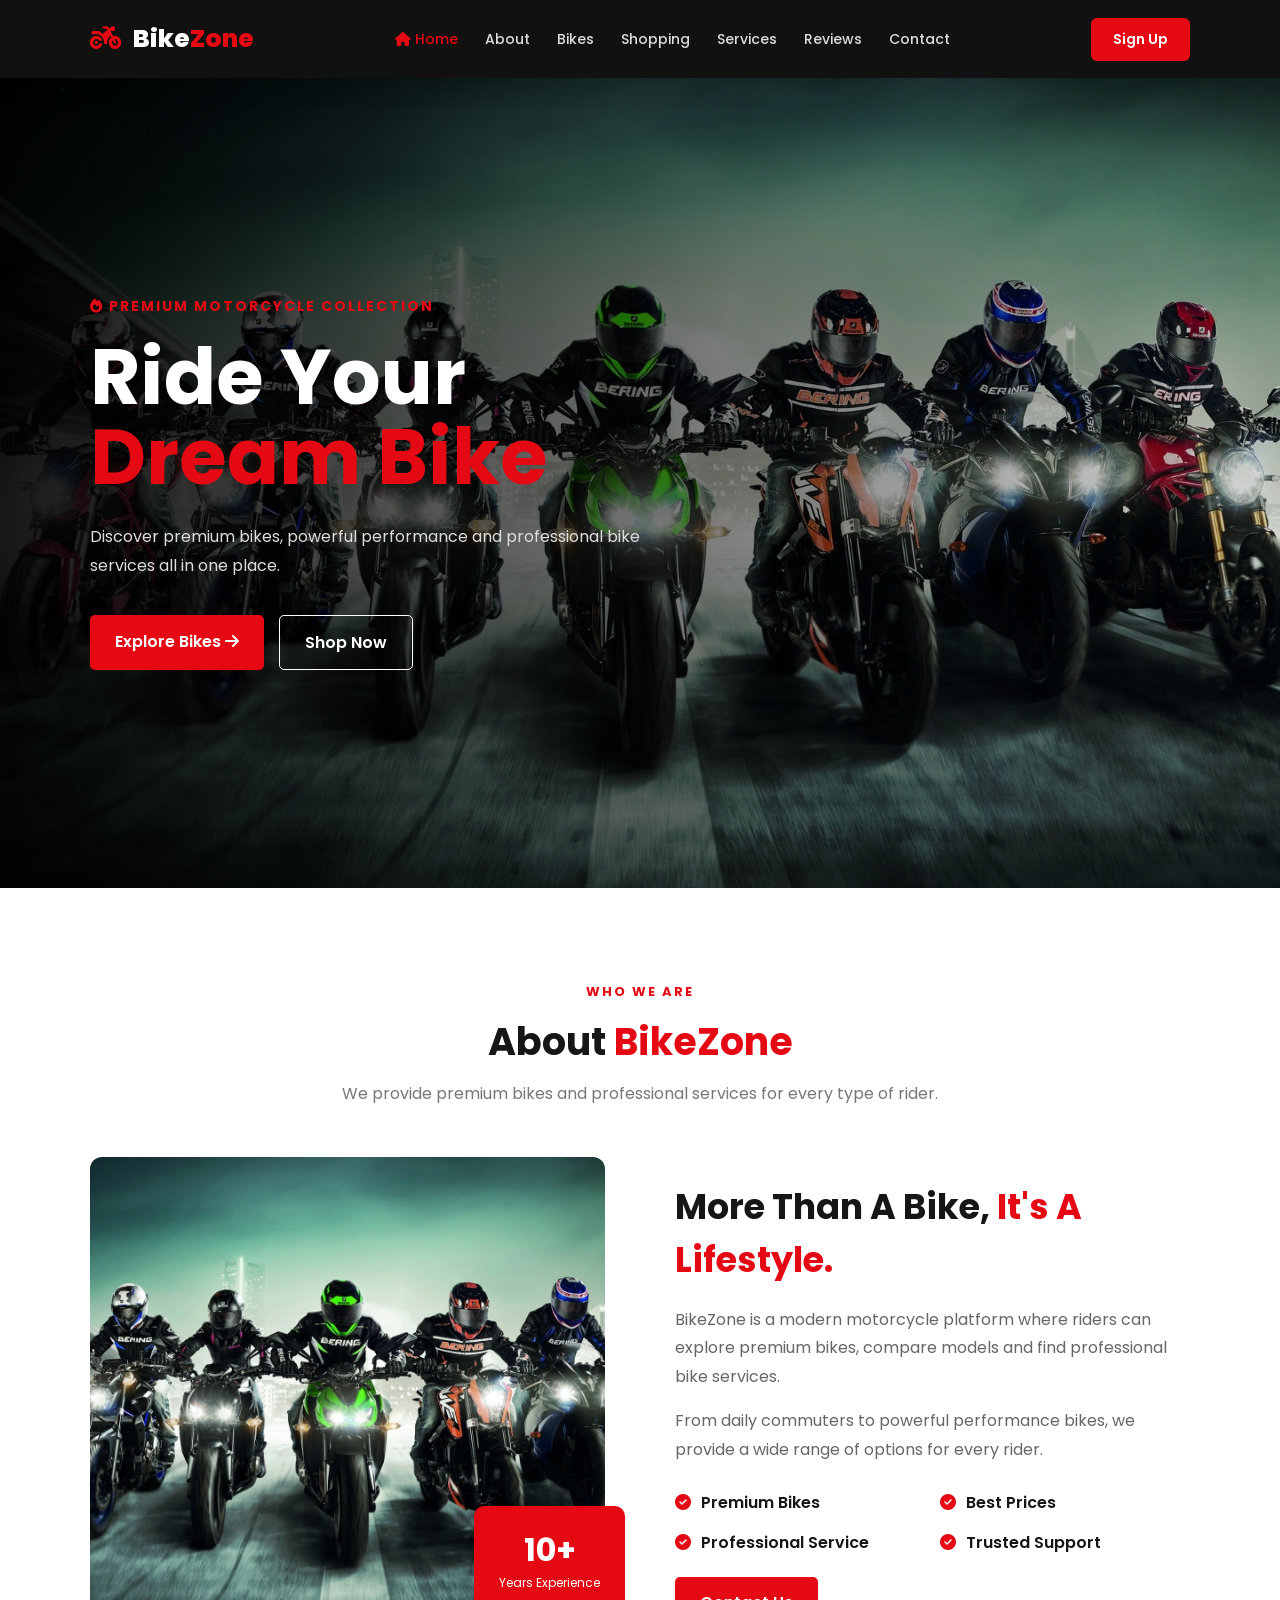
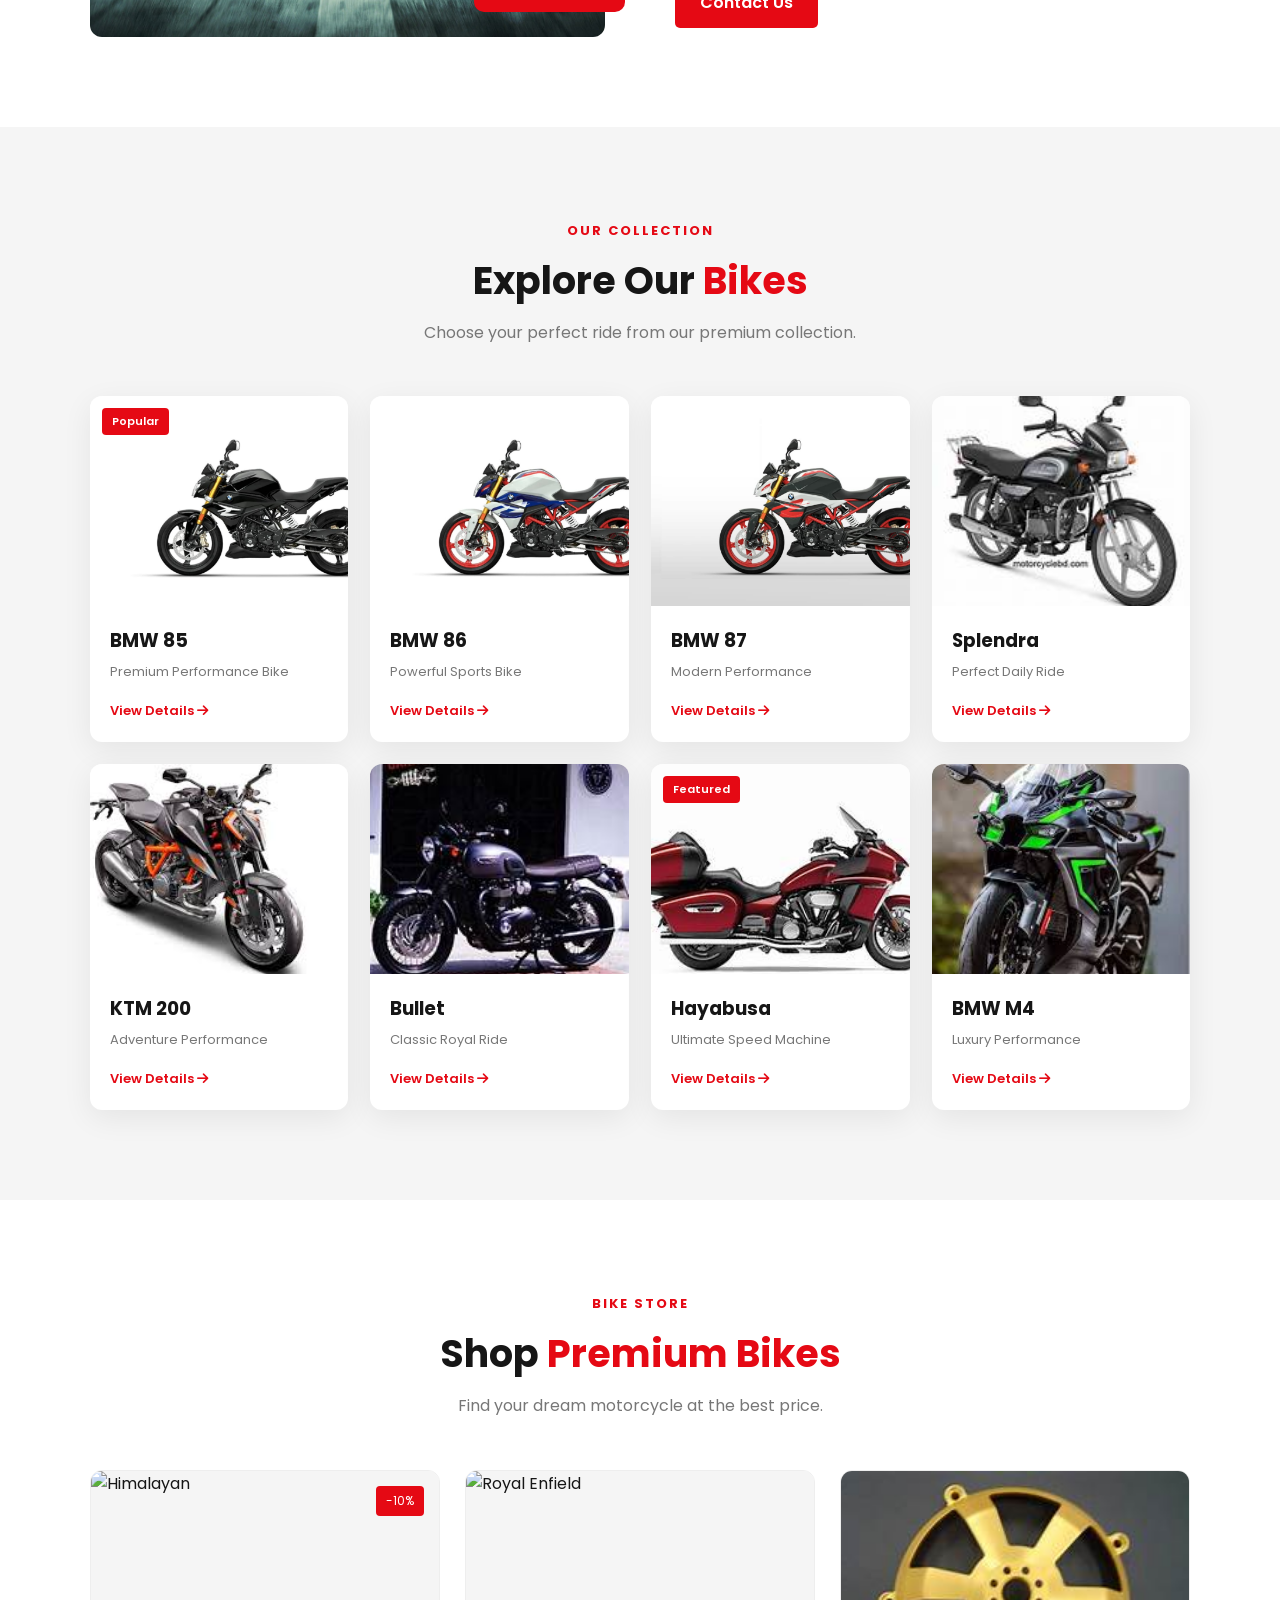
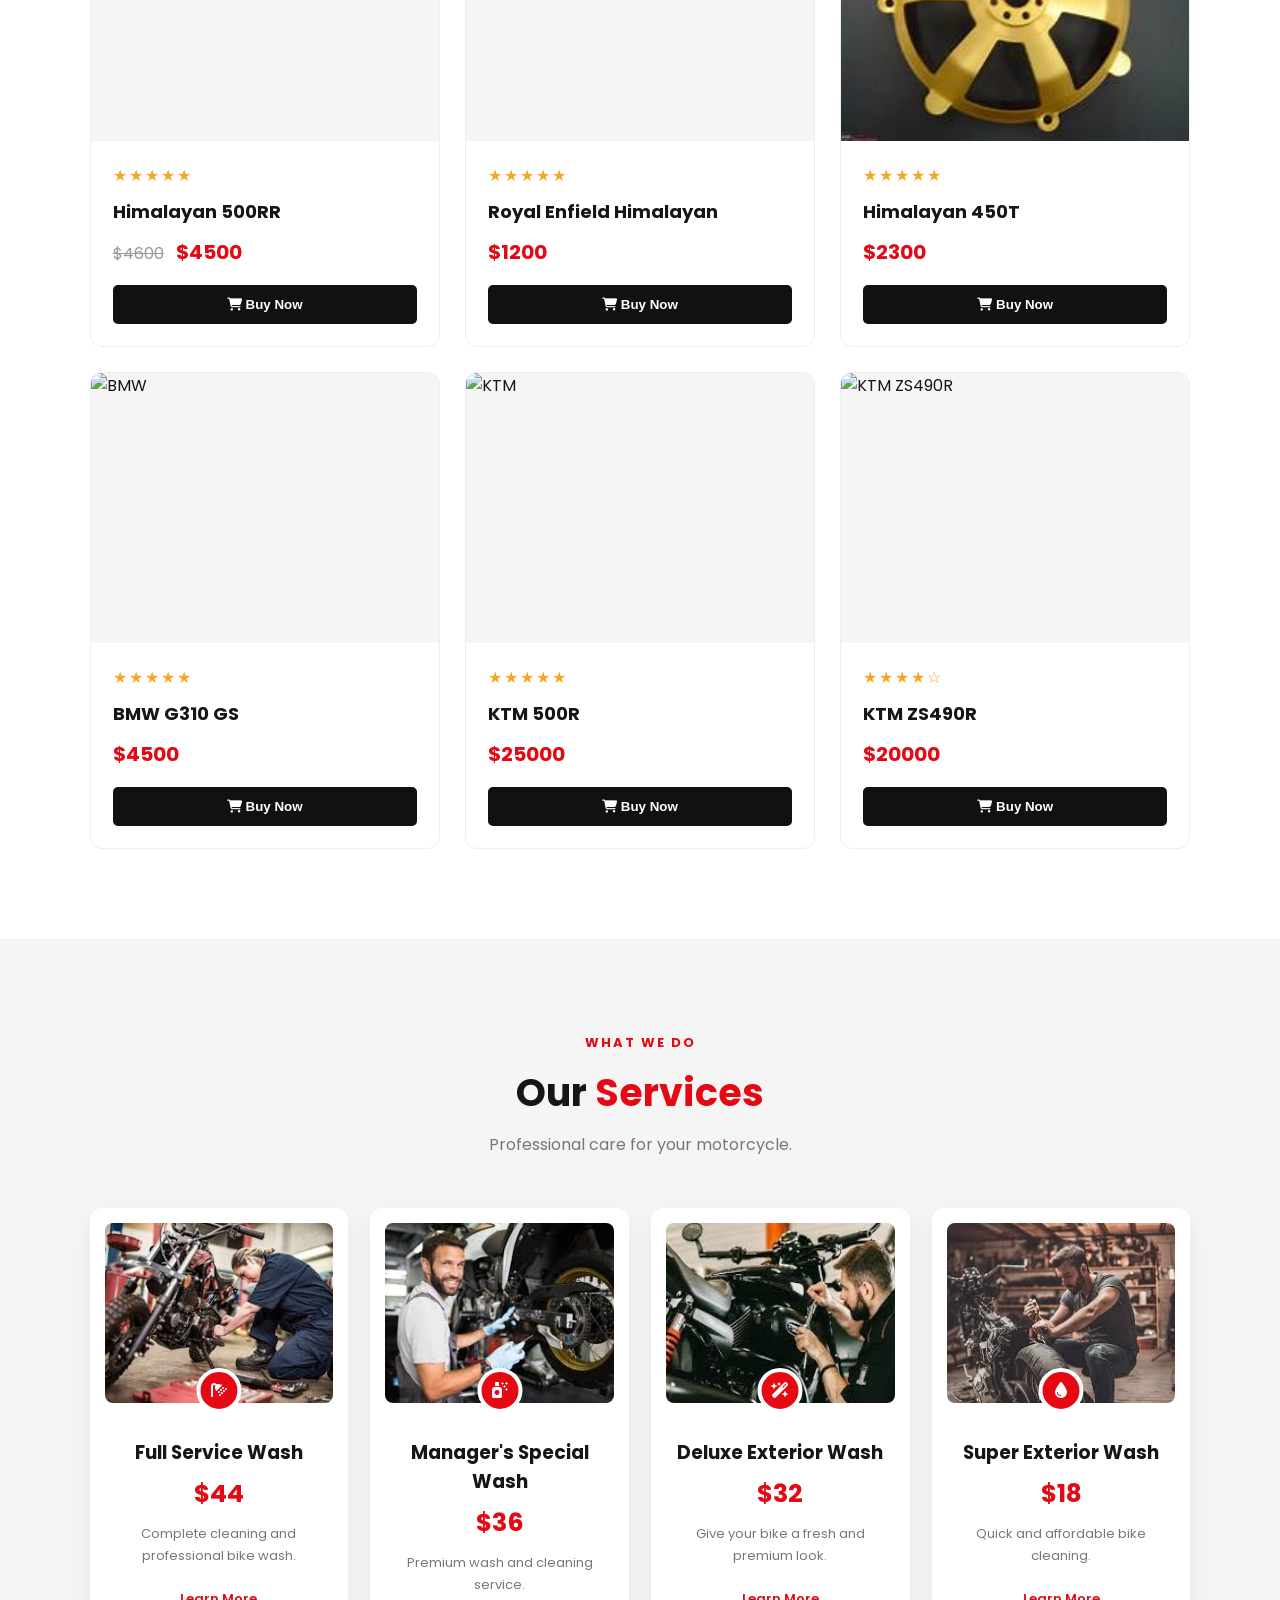
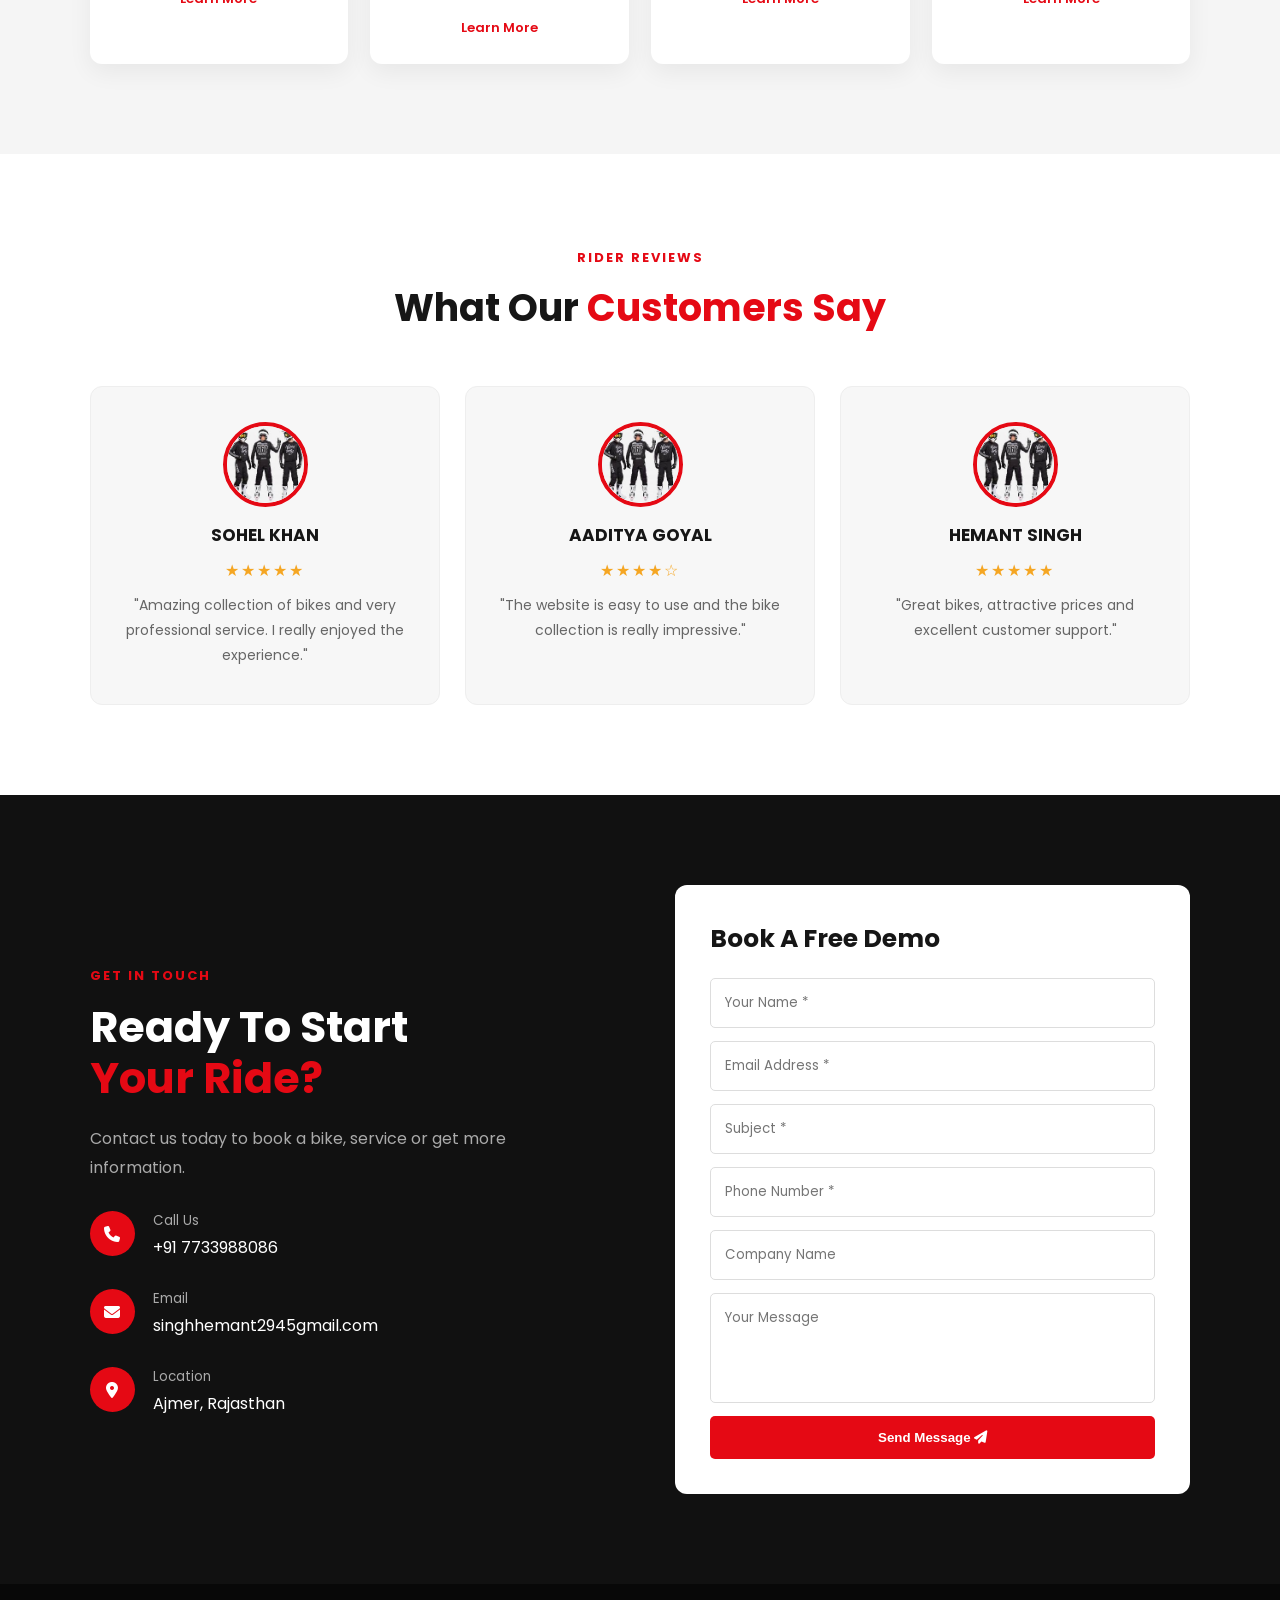
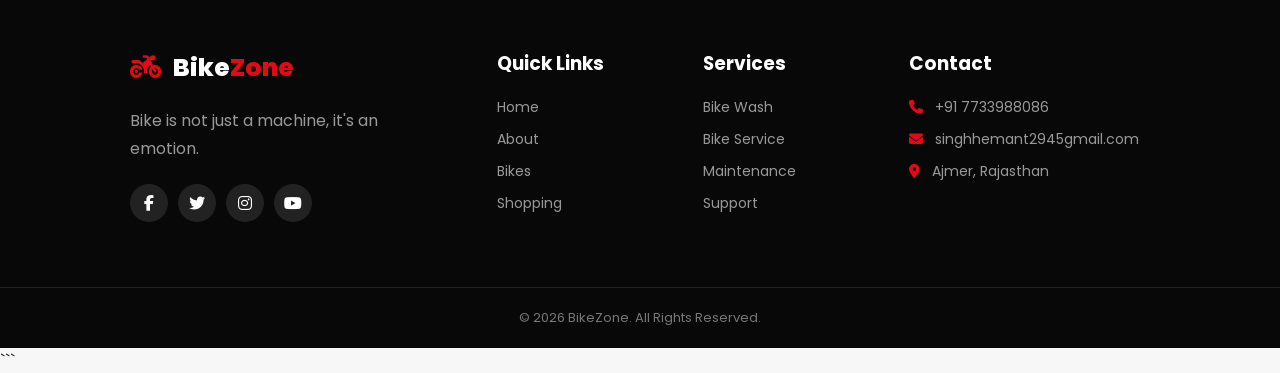
==== index.html @ 1ccc618f "Add files via upload" ====
<!DOCTYPE html>
<html lang="en">

<head>
    <meta charset="UTF-8">
    <meta name="viewport" content="width=device-width, initial-scale=1.0">

    <title>BikeZone | Premium Bikes</title>

    <link rel="icon" href="image/bg.jpg">

    <!-- Font Awesome -->
    <link rel="stylesheet"
        href="https://cdnjs.cloudflare.com/ajax/libs/font-awesome/6.6.0/css/all.min.css">

    <!-- Google Font -->
    <link rel="preconnect" href="https://fonts.googleapis.com">
    <link rel="preconnect" href="https://fonts.gstatic.com" crossorigin>
    <link
        href="https://fonts.googleapis.com/css2?family=Poppins:wght@300;400;500;600;700;800&display=swap"
        rel="stylesheet">

    <link rel="stylesheet" href="css/index.css">
</head>

<body>

    <!-- ================= NAVBAR ================= -->

    <header class="navbar">

        <a href="#home" class="logo">
            <i class="fa-solid fa-motorcycle"></i>
            Bike<span>Zone</span>
        </a>

        <nav>
            <a href="#home" class="active">
                <i class="fa-solid fa-house"></i> Home
            </a>

            <a href="#about">About</a>
            <a href="#Bikes">Bikes</a>
            <a href="#shooping">Shopping</a>
             <a href="#services">Services</a>
            <a href="#Review">Reviews</a>
            <a href="#contact">Contact</a>
        </nav>

        <a href="#contact" class="signup-btn">
            Sign Up
        </a>

    </header>


    <!-- ================= HERO ================= -->

    <section class="hero" id="home">

        <div class="hero-content">

            <p class="hero-small">
                <i class="fa-solid fa-fire"></i>
                PREMIUM MOTORCYCLE COLLECTION
            </p>

            <h1>
                Ride Your
                <span>Dream Bike</span>
            </h1>

            <p>
                Discover premium bikes, powerful performance and
                professional bike services all in one place.
            </p>

            <div class="hero-buttons">

                <a href="#Bikes" class="primary-btn">
                    Explore Bikes
                    <i class="fa-solid fa-arrow-right"></i>
                </a>

                <a href="#shooping" class="secondary-btn">
                    Shop Now
                </a>

            </div>

        </div>

    </section>


    <!-- ================= ABOUT ================= -->

    <section class="section about" id="about">

        <div class="section-title">

            <span>WHO WE ARE</span>

            <h2>About <b>BikeZone</b></h2>

            <p>
                We provide premium bikes and professional services
                for every type of rider.
            </p>

        </div>

        <div class="about-container">

            <div class="about-image">

                <img src="image/bike19.jpg" alt="Bike">

                <div class="experience">
                    <strong>10+</strong>
                    <small>Years Experience</small>
                </div>

            </div>

            <div class="about-content">

                <h3>
                    More Than A Bike,
                    <span>It's A Lifestyle.</span>
                </h3>

                <p>
                    BikeZone is a modern motorcycle platform where
                    riders can explore premium bikes, compare models
                    and find professional bike services.
                </p>

                <p>
                    From daily commuters to powerful performance bikes,
                    we provide a wide range of options for every rider.
                </p>

                <div class="about-features">

                    <div>
                        <i class="fa-solid fa-circle-check"></i>
                        <span>Premium Bikes</span>
                    </div>

                    <div>
                        <i class="fa-solid fa-circle-check"></i>
                        <span>Best Prices</span>
                    </div>

                    <div>
                        <i class="fa-solid fa-circle-check"></i>
                        <span>Professional Service</span>
                    </div>

                    <div>
                        <i class="fa-solid fa-circle-check"></i>
                        <span>Trusted Support</span>
                    </div>

                </div>

                <a href="#contact" class="primary-btn">
                    Contact Us
                </a>

            </div>

        </div>

    </section>


    <!-- ================= BIKES ================= -->

    <section class="section bikes-section" id="Bikes">

        <div class="section-title">

            <span>OUR COLLECTION</span>

            <h2>Explore Our <b>Bikes</b></h2>

            <p>
                Choose your perfect ride from our premium collection.
            </p>

        </div>

        <div class="bike-grid">

            <div class="bike-card">
                <div class="bike-img">
                    <img src="image/bike1.jpg" alt="BMW 85">
                    <span>Popular</span>
                </div>
                <div class="bike-info">
                    <h3>BMW 85</h3>
                    <p>Premium Performance Bike</p>
                    <a href="#shooping">View Details <i class="fa-solid fa-arrow-right"></i></a>
                </div>
            </div>

            <div class="bike-card">
                <div class="bike-img">
                    <img src="image/bike2.jpg" alt="BMW 86">
                </div>
                <div class="bike-info">
                    <h3>BMW 86</h3>
                    <p>Powerful Sports Bike</p>
                    <a href="#shooping">View Details <i class="fa-solid fa-arrow-right"></i></a>
                </div>
            </div>

            <div class="bike-card">
                <div class="bike-img">
                    <img src="image/bike3.jpg" alt="BMW 87">
                </div>
                <div class="bike-info">
                    <h3>BMW 87</h3>
                    <p>Modern Performance</p>
                    <a href="#shooping">View Details <i class="fa-solid fa-arrow-right"></i></a>
                </div>
            </div>

            <div class="bike-card">
                <div class="bike-img">
                    <img src="image/bike12.jpeg" alt="Splendra">
                </div>
                <div class="bike-info">
                    <h3>Splendra</h3>
                    <p>Perfect Daily Ride</p>
                    <a href="#shooping">View Details <i class="fa-solid fa-arrow-right"></i></a>
                </div>
            </div>

            <div class="bike-card">
                <div class="bike-img">
                    <img src="image/bike11.jpeg" alt="KTM 200">
                </div>
                <div class="bike-info">
                    <h3>KTM 200</h3>
                    <p>Adventure Performance</p>
                    <a href="#shooping">View Details <i class="fa-solid fa-arrow-right"></i></a>
                </div>
            </div>

            <div class="bike-card">
                <div class="bike-img">
                    <img src="image/bike4.jpeg" alt="Bullet">
                </div>
                <div class="bike-info">
                    <h3>Bullet</h3>
                    <p>Classic Royal Ride</p>
                    <a href="#shooping">View Details <i class="fa-solid fa-arrow-right"></i></a>
                </div>
            </div>

            <div class="bike-card">
                <div class="bike-img">
                    <img src="image/jk.jpeg" alt="Hayabusa">
                    <span>Featured</span>
                </div>
                <div class="bike-info">
                    <h3>Hayabusa</h3>
                    <p>Ultimate Speed Machine</p>
                    <a href="#shooping">View Details <i class="fa-solid fa-arrow-right"></i></a>
                </div>
            </div>

            <div class="bike-card">
                <div class="bike-img">
                    <img src="image/bike7.jpeg" alt="BMW M4">
                </div>
                <div class="bike-info">
                    <h3>BMW M4</h3>
                    <p>Luxury Performance</p>
                    <a href="#shooping">View Details <i class="fa-solid fa-arrow-right"></i></a>
                </div>
            </div>

        </div>

    </section>


    <!-- ================= SHOPPING ================= -->

    <section class="section shopping" id="shooping">

        <div class="section-title">

            <span>BIKE STORE</span>

            <h2>Shop <b>Premium Bikes</b></h2>

            <p>
                Find your dream motorcycle at the best price.
            </p>

        </div>

        <div class="product-grid">

            <div class="product-card">

                <div class="product-image">
                    <img src="image/A.jpeg" alt="Himalayan">
                    <span>-10%</span>
                </div>

                <div class="product-info">

                    <div class="rating">
                        ★★★★★
                    </div>

                    <h3>Himalayan 500RR</h3>

                    <p class="price">
                        <del>$4600</del>
                        <strong>$4500</strong>
                    </p>

                    <button>
                        <i class="fa-solid fa-cart-shopping"></i>
                        Buy Now
                    </button>

                </div>

            </div>


            <div class="product-card">

                <div class="product-image">
                    <img src="image/B.jpeg" alt="Royal Enfield">
                </div>

                <div class="product-info">

                    <div class="rating">★★★★★</div>

                    <h3>Royal Enfield Himalayan</h3>

                    <p class="price">
                        <strong>$1200</strong>
                    </p>

                    <button>
                        <i class="fa-solid fa-cart-shopping"></i>
                        Buy Now
                    </button>

                </div>

            </div>


            <div class="product-card">

                <div class="product-image">
                    <img src="image/h.jpeg" alt="Himalayan 450T">
                </div>

                <div class="product-info">

                    <div class="rating">★★★★★</div>

                    <h3>Himalayan 450T</h3>

                    <p class="price">
                        <strong>$2300</strong>
                    </p>

                    <button>
                        <i class="fa-solid fa-cart-shopping"></i>
                        Buy Now
                    </button>

                </div>

            </div>


            <div class="product-card">

                <div class="product-image">
                    <img src="image/D.jpeg" alt="BMW">
                </div>

                <div class="product-info">

                    <div class="rating">★★★★★</div>

                    <h3>BMW G310 GS</h3>

                    <p class="price">
                        <strong>$4500</strong>
                    </p>

                    <button>
                        <i class="fa-solid fa-cart-shopping"></i>
                        Buy Now
                    </button>

                </div>

            </div>


            <div class="product-card">

                <div class="product-image">
                    <img src="image/E.jpeg" alt="KTM">
                </div>

                <div class="product-info">

                    <div class="rating">★★★★★</div>

                    <h3>KTM 500R</h3>

                    <p class="price">
                        <strong>$25000</strong>
                    </p>

                    <button>
                        <i class="fa-solid fa-cart-shopping"></i>
                        Buy Now
                    </button>

                </div>

            </div>


            <div class="product-card">

                <div class="product-image">
                    <img src="image/F.jpeg" alt="KTM ZS490R">
                </div>

                <div class="product-info">

                    <div class="rating">★★★★☆</div>

                    <h3>KTM ZS490R</h3>

                    <p class="price">
                        <strong>$20000</strong>
                    </p>

                    <button>
                        <i class="fa-solid fa-cart-shopping"></i>
                        Buy Now
                    </button>

                </div>

            </div>

        </div>

    </section>


    <!-- ================= SERVICES ================= -->

    <section class="section services" id="services">

        <div class="section-title">

            <span>WHAT WE DO</span>

            <h2>Our <b>Services</b></h2>

            <p>
                Professional care for your motorcycle.
            </p>

        </div>

        <div class="service-grid">

            <div class="service-card">

                <div class="service-icon">
                    <i class="fa-solid fa-shower"></i>
                </div>

                <img src="image/h1.jpeg" alt="Service">

                <h3>Full Service Wash</h3>

                <div class="service-price">$44</div>

                <p>
                    Complete cleaning and professional bike wash.
                </p>

                <a href="#contact">Learn More</a>

            </div>


            <div class="service-card">

                <div class="service-icon">
                    <i class="fa-solid fa-spray-can-sparkles"></i>
                </div>

                <img src="image/h2.jpeg" alt="Service">

                <h3>Manager's Special Wash</h3>

                <div class="service-price">$36</div>

                <p>
                    Premium wash and cleaning service.
                </p>

                <a href="#contact">Learn More</a>

            </div>


            <div class="service-card">

                <div class="service-icon">
                    <i class="fa-solid fa-wand-magic-sparkles"></i>
                </div>

                <img src="image/h3.jpeg" alt="Service">

                <h3>Deluxe Exterior Wash</h3>

                <div class="service-price">$32</div>

                <p>
                    Give your bike a fresh and premium look.
                </p>

                <a href="#contact">Learn More</a>

            </div>


            <div class="service-card">

                <div class="service-icon">
                    <i class="fa-solid fa-droplet"></i>
                </div>

                <img src="image/h4.jpeg" alt="Service">

                <h3>Super Exterior Wash</h3>

                <div class="service-price">$18</div>

                <p>
                    Quick and affordable bike cleaning.
                </p>

                <a href="#contact">Learn More</a>

            </div>

        </div>

    </section>


    <!-- ================= REVIEWS ================= -->

    <section class="section reviews" id="Review">

        <div class="section-title">

            <span>RIDER REVIEWS</span>

            <h2>What Our <b>Customers Say</b></h2>

        </div>

        <div class="review-grid">

            <div class="review-card">

                <img src="image/gf.jpeg" alt="Customer">

                <h3>Sohel Khan</h3>

                <div class="rating">★★★★★</div>

                <p>
                    "Amazing collection of bikes and very professional
                    service. I really enjoyed the experience."
                </p>

            </div>


            <div class="review-card">

                <img src="image/gf.jpeg" alt="Customer">

                <h3>Aaditya Goyal</h3>

                <div class="rating">★★★★☆</div>

                <p>
                    "The website is easy to use and the bike collection
                    is really impressive."
                </p>

            </div>


            <div class="review-card">

                <img src="image/gf.jpeg" alt="Customer">

                <h3>Hemant Singh</h3>

                <div class="rating">★★★★★</div>

                <p>
                    "Great bikes, attractive prices and excellent
                    customer support."
                </p>

            </div>

        </div>

    </section>


    <!-- ================= CONTACT ================= -->

    <section class="contact" id="contact">

        <div class="contact-container">

            <div class="contact-info">

                <span>GET IN TOUCH</span>

                <h2>
                    Ready To Start
                    <strong>Your Ride?</strong>
                </h2>

                <p>
                    Contact us today to book a bike, service or
                    get more information.
                </p>

                <div class="contact-item">
                    <i class="fa-solid fa-phone"></i>
                    <div>
                        <small>Call Us</small>
                        <p>+91 7733988086</p>
                    </div>
                </div>

                <div class="contact-item">
                    <i class="fa-solid fa-envelope"></i>
                    <div>
                        <small>Email</small>
                        <p>singhhemant2945gmail.com</p>
                    </div>
                </div>

                <div class="contact-item">
                    <i class="fa-solid fa-location-dot"></i>
                    <div>
                        <small>Location</small>
                        <p>Ajmer, Rajasthan</p>
                    </div>
                </div>

            </div>


            <div class="contact-form">

                <h3>Book A Free Demo</h3>

                <form>

                    <input type="text"
                        placeholder="Your Name *"
                        required>

                    <input type="email"
                        placeholder="Email Address *"
                        required>

                    <input type="text"
                        placeholder="Subject *"
                        required>

                    <input type="tel"
                        placeholder="Phone Number *"
                        required>

                    <input type="text"
                        placeholder="Company Name">

                    <textarea
                        placeholder="Your Message"></textarea>

                    <button type="submit">
                        Send Message
                        <i class="fa-solid fa-paper-plane"></i>
                    </button>

                </form>

            </div>

        </div>

    </section>


    <!-- ================= FOOTER ================= -->

    <footer>

        <div class="footer-container">

            <div class="footer-about">

                <a href="#home" class="logo">
                    <i class="fa-solid fa-motorcycle"></i>
                    Bike<span>Zone</span>
                </a>

                <p>
                    Bike is not just a machine,
                    it's an emotion.
                </p>

                <div class="social-icons">

                    <a href="#"><i class="fa-brands fa-facebook-f"></i></a>

                    <a href="#"><i class="fa-brands fa-twitter"></i></a>

                    <a href="#"><i class="fa-brands fa-instagram"></i></a>

                    <a href="#"><i class="fa-brands fa-youtube"></i></a>

                </div>

            </div>


            <div class="footer-links">

                <h3>Quick Links</h3>

                <a href="#home">Home</a>
                <a href="#about">About</a>
                <a href="#Bikes">Bikes</a>
                <a href="#shooping">Shopping</a>

            </div>


            <div class="footer-links">

                <h3>Services</h3>

                <a href="#services">Bike Wash</a>
                <a href="#services">Bike Service</a>
                <a href="#services">Maintenance</a>
                <a href="#contact">Support</a>

            </div>


            <div class="footer-links">

                <h3>Contact</h3>

                <p>
                    <i class="fa-solid fa-phone"></i>
                    +91 7733988086
                </p>

                <p>
                    <i class="fa-solid fa-envelope"></i>
                    singhhemant2945gmail.com
                </p>

                <p>
                    <i class="fa-solid fa-location-dot"></i>
                    Ajmer, Rajasthan
                </p>

            </div>

        </div>


        <div class="copyright">

            <p>
                © 2026 BikeZone. All Rights Reserved.
            </p>

        </div>

    </footer>

</body>

</html>
```
---- css/index.css ----
* {
    margin: 0;
    padding: 0;
    box-sizing: border-box;
}

html {
    scroll-behavior: smooth;
    scroll-padding-top: 80px;
}

body {
    font-family: "Poppins", sans-serif;
    background: #f7f7f7;
    color: #161616;
}

a {
    text-decoration: none;
}

img {
    max-width: 100%;
    display: block;
}

.section {
    padding: 90px 7%;
}


/* =========================
   NAVBAR
========================= */

.navbar {
    position: sticky;
    top: 0;
    z-index: 1000;

    height: 78px;
    padding: 0 7%;

    display: flex;
    align-items: center;
    justify-content: space-between;

    background: #111;
    box-shadow: 0 5px 25px rgba(0, 0, 0, .15);
}

.logo {
    color: white;
    font-size: 25px;
    font-weight: 800;
}

.logo i {
    color: #e50914;
    margin-right: 7px;
}

.logo span {
    color: #e50914;
}

.navbar nav {
    display: flex;
    gap: 27px;
}

.navbar nav a {
    color: #ddd;
    font-size: 14px;
    font-weight: 500;
    transition: .3s;
}

.navbar nav a:hover,
.navbar nav a.active {
    color: #e50914;
}

.signup-btn {
    background: #e50914;
    color: white;
    padding: 11px 22px;
    border-radius: 6px;
    font-size: 14px;
    font-weight: 600;
    transition: .3s;
}

.signup-btn:hover {
    background: white;
    color: #e50914;
}


/* =========================
   HERO
========================= */

.hero {
    min-height: 90vh;

    display: flex;
    align-items: center;

    padding: 80px 7%;

    background:
        linear-gradient(90deg,
            rgba(0, 0, 0, .9),
            rgba(0, 0, 0, .55),
            rgba(0, 0, 0, .15)),
        url("../image/bike19.jpg");

    background-size: cover;
    background-position: center;
}

.hero-content {
    max-width: 650px;
    color: white;
}

.hero-small {
    color: #e50914;
    font-size: 14px;
    font-weight: 700;
    letter-spacing: 2px;
    margin-bottom: 20px;
}

.hero h1 {
    font-size: clamp(45px, 6vw, 78px);
    line-height: 1.05;
    margin-bottom: 25px;
}

.hero h1 span {
    color: #e50914;
    display: block;
}

.hero-content > p:not(.hero-small) {
    color: #ddd;
    line-height: 1.8;
    max-width: 570px;
}

.hero-buttons {
    display: flex;
    gap: 15px;
    margin-top: 35px;
}

.primary-btn,
.secondary-btn {
    padding: 14px 25px;
    border-radius: 5px;
    font-weight: 600;
    transition: .3s;
}

.primary-btn {
    background: #e50914;
    color: white;
}

.primary-btn:hover {
    background: #b90710;
    transform: translateY(-3px);
}

.secondary-btn {
    border: 1px solid white;
    color: white;
}

.secondary-btn:hover {
    background: white;
    color: #111;
}


/* =========================
   SECTION TITLE
========================= */

.section-title {
    text-align: center;
    max-width: 650px;
    margin: 0 auto 50px;
}

.section-title span,
.contact-info > span {
    color: #e50914;
    font-size: 13px;
    font-weight: 700;
    letter-spacing: 2px;
}

.section-title h2 {
    font-size: 38px;
    margin: 10px 0;
}

.section-title h2 b {
    color: #e50914;
}

.section-title p {
    color: #777;
    line-height: 1.7;
}


/* =========================
   ABOUT
========================= */

.about {
    background: white;
}

.about-container {
    max-width: 1200px;
    margin: auto;

    display: grid;
    grid-template-columns: 1fr 1fr;
    gap: 70px;
    align-items: center;
}

.about-image {
    position: relative;
}

.about-image img {
    width: 100%;
    height: 480px;
    object-fit: cover;
    border-radius: 12px;
}

.experience {
    position: absolute;
    right: -20px;
    bottom: 25px;

    background: #e50914;
    color: white;

    padding: 20px 25px;
    border-radius: 10px;

    display: flex;
    flex-direction: column;
    text-align: center;
}

.experience strong {
    font-size: 32px;
}

.experience small {
    font-size: 12px;
}

.about-content h3 {
    font-size: 35px;
    margin-bottom: 20px;
}

.about-content h3 span {
    color: #e50914;
}

.about-content p {
    color: #666;
    line-height: 1.8;
    margin-bottom: 15px;
}

.about-features {
    display: grid;
    grid-template-columns: 1fr 1fr;
    gap: 15px;
    margin: 25px 0 35px;
}

.about-features div {
    display: flex;
    align-items: center;
    gap: 10px;
    font-weight: 600;
}

.about-features i {
    color: #e50914;
}


/* =========================
   BIKES
========================= */

.bikes-section {
    background: #f5f5f5;
}

.bike-grid {
    max-width: 1250px;
    margin: auto;

    display: grid;
    grid-template-columns: repeat(4, 1fr);
    gap: 22px;
}

.bike-card {
    background: white;
    border-radius: 12px;
    overflow: hidden;
    box-shadow: 0 8px 30px rgba(0, 0, 0, .07);
    transition: .3s;
}

.bike-card:hover {
    transform: translateY(-8px);
    box-shadow: 0 15px 35px rgba(0, 0, 0, .14);
}

.bike-img {
    height: 210px;
    position: relative;
    overflow: hidden;
}

.bike-img img {
    width: 100%;
    height: 100%;
    object-fit: cover;
    transition: .5s;
}

.bike-card:hover .bike-img img {
    transform: scale(1.08);
}

.bike-img span {
    position: absolute;
    top: 12px;
    left: 12px;

    background: #e50914;
    color: white;

    padding: 5px 10px;
    border-radius: 4px;

    font-size: 11px;
    font-weight: 600;
}

.bike-info {
    padding: 20px;
}

.bike-info h3 {
    margin-bottom: 7px;
}

.bike-info p {
    color: #777;
    font-size: 13px;
    margin-bottom: 15px;
}

.bike-info a {
    color: #e50914;
    font-size: 13px;
    font-weight: 600;
}


/* =========================
   SHOPPING
========================= */

.shopping {
    background: white;
}

.product-grid {
    max-width: 1200px;
    margin: auto;

    display: grid;
    grid-template-columns: repeat(3, 1fr);
    gap: 25px;
}

.product-card {
    background: #fff;
    border: 1px solid #eee;
    border-radius: 12px;
    overflow: hidden;
    transition: .3s;
}

.product-card:hover {
    transform: translateY(-7px);
    box-shadow: 0 15px 35px rgba(0, 0, 0, .1);
}

.product-image {
    height: 270px;
    position: relative;
    background: #f5f5f5;
    overflow: hidden;
}

.product-image img {
    width: 100%;
    height: 100%;
    object-fit: cover;
    transition: .5s;
}

.product-card:hover .product-image img {
    transform: scale(1.06);
}

.product-image span {
    position: absolute;
    top: 15px;
    right: 15px;

    background: #e50914;
    color: white;

    padding: 6px 10px;
    border-radius: 4px;

    font-size: 12px;
}

.product-info {
    padding: 22px;
}

.rating {
    color: #f5a623;
    letter-spacing: 2px;
    margin-bottom: 10px;
}

.product-info h3 {
    font-size: 18px;
    margin-bottom: 12px;
}

.price {
    margin-bottom: 18px;
}

.price del {
    color: #999;
    margin-right: 8px;
}

.price strong {
    color: #e50914;
    font-size: 20px;
}

.product-info button {
    width: 100%;
    border: 0;
    background: #111;
    color: white;
    padding: 12px;
    border-radius: 5px;
    font-weight: 600;
    cursor: pointer;
    transition: .3s;
}

.product-info button:hover {
    background: #e50914;
}


/* =========================
   SERVICES
========================= */

.services {
    background: #f5f5f5;
}

.service-grid {
    max-width: 1200px;
    margin: auto;

    display: grid;
    grid-template-columns: repeat(4, 1fr);
    gap: 22px;
}

.service-card {
    background: white;
    padding: 15px 15px 25px;
    border-radius: 12px;
    text-align: center;
    position: relative;

    box-shadow: 0 8px 25px rgba(0, 0, 0, .06);
    transition: .3s;
}

.service-card:hover {
    transform: translateY(-8px);
}

.service-card img {
    width: 100%;
    height: 180px;
    object-fit: cover;
    border-radius: 8px;
}

.service-icon {
    position: absolute;
    top: 160px;
    left: 50%;
    transform: translateX(-50%);

    width: 45px;
    height: 45px;

    display: grid;
    place-items: center;

    background: #e50914;
    color: white;
    border-radius: 50%;

    border: 4px solid white;
}

.service-card h3 {
    margin: 35px 0 8px;
}

.service-price {
    color: #e50914;
    font-size: 25px;
    font-weight: 700;
}

.service-card p {
    color: #777;
    font-size: 13px;
    line-height: 1.7;
    margin: 10px 0 18px;
}

.service-card > a {
    color: #e50914;
    font-weight: 600;
    font-size: 13px;
}


/* =========================
   REVIEWS
========================= */

.reviews {
    background: white;
}

.review-grid {
    max-width: 1100px;
    margin: auto;

    display: grid;
    grid-template-columns: repeat(3, 1fr);
    gap: 25px;
}

.review-card {
    background: #f7f7f7;
    padding: 35px 25px;
    text-align: center;
    border-radius: 12px;
    border: 1px solid #eee;
}

.review-card img {
    width: 85px;
    height: 85px;
    border-radius: 50%;
    object-fit: cover;
    margin: 0 auto 15px;
    border: 4px solid #e50914;
}

.review-card h3 {
    text-transform: uppercase;
    font-size: 17px;
}

.review-card .rating {
    margin: 10px 0;
}

.review-card p {
    color: #666;
    font-size: 14px;
    line-height: 1.8;
}


/* =========================
   CONTACT
========================= */

.contact {
    padding: 90px 7%;
    background: #111;
}

.contact-container {
    max-width: 1200px;
    margin: auto;

    display: grid;
    grid-template-columns: 1fr 1fr;
    gap: 70px;
    align-items: center;
}

.contact-info {
    color: white;
}

.contact-info h2 {
    font-size: 43px;
    line-height: 1.2;
    margin: 15px 0 20px;
}

.contact-info h2 strong {
    color: #e50914;
    display: block;
}

.contact-info > p {
    color: #aaa;
    line-height: 1.8;
    max-width: 500px;
}

.contact-item {
    display: flex;
    align-items: center;
    gap: 18px;
    margin-top: 25px;
}

.contact-item > i {
    width: 45px;
    height: 45px;

    display: grid;
    place-items: center;

    background: #e50914;
    border-radius: 50%;
}

.contact-item small {
    color: #aaa;
}

.contact-item p {
    margin-top: 3px;
}

.contact-form {
    background: white;
    padding: 35px;
    border-radius: 12px;
}

.contact-form h3 {
    font-size: 25px;
    margin-bottom: 20px;
}

.contact-form form {
    display: grid;
    gap: 13px;
}

.contact-form input,
.contact-form textarea {
    width: 100%;
    padding: 14px;
    border: 1px solid #ddd;
    outline: none;
    border-radius: 5px;
    font-family: inherit;
}

.contact-form textarea {
    height: 110px;
    resize: none;
}

.contact-form input:focus,
.contact-form textarea:focus {
    border-color: #e50914;
}

.contact-form button {
    background: #e50914;
    color: white;
    border: 0;
    padding: 14px;
    border-radius: 5px;
    font-weight: 600;
    cursor: pointer;
    transition: .3s;
}

.contact-form button:hover {
    background: #111;
}


/* =========================
   FOOTER
========================= */

footer {
    background: #080808;
    color: white;
}

.footer-container {
    max-width: 1200px;
    margin: auto;
    padding: 65px 7%;

    display: grid;
    grid-template-columns: 2fr 1fr 1fr 1.5fr;
    gap: 45px;
}

.footer-about p {
    color: #999;
    line-height: 1.8;
    margin: 20px 0;
    max-width: 280px;
}

.social-icons {
    display: flex;
    gap: 10px;
}

.social-icons a {
    width: 38px;
    height: 38px;

    display: grid;
    place-items: center;

    background: #222;
    color: white;
    border-radius: 50%;

    transition: .3s;
}

.social-icons a:hover {
    background: #e50914;
}

.footer-links {
    display: flex;
    flex-direction: column;
    gap: 11px;
}

.footer-links h3 {
    margin-bottom: 8px;
}

.footer-links a,
.footer-links p {
    color: #999;
    font-size: 14px;
    transition: .3s;
}

.footer-links a:hover {
    color: #e50914;
}

.footer-links p i {
    color: #e50914;
    margin-right: 8px;
}

.copyright {
    border-top: 1px solid #222;
    padding: 20px;
    text-align: center;
    color: #777;
    font-size: 13px;
}


/* =========================
   RESPONSIVE
========================= */

@media (max-width: 1100px) {

    .navbar nav {
        gap: 15px;
    }

    .navbar nav a {
        font-size: 12px;
    }

    .bike-grid {
        grid-template-columns: repeat(3, 1fr);
    }

    .service-grid {
        grid-template-columns: repeat(2, 1fr);
    }

}


@media (max-width: 850px) {

    .navbar {
        height: auto;
        padding: 18px 5%;
        flex-wrap: wrap;
        gap: 15px;
    }

    .navbar nav {
        order: 3;
        width: 100%;
        justify-content: center;
        flex-wrap: wrap;
    }

    .hero {
        min-height: 75vh;
    }

    .about-container,
    .contact-container {
        grid-template-columns: 1fr;
    }

    .product-grid {
        grid-template-columns: repeat(2, 1fr);
    }

    .review-grid {
        grid-template-columns: 1fr;
    }

    .footer-container {
        grid-template-columns: 1fr 1fr;
    }

}


@media (max-width: 600px) {

    .section {
        padding: 65px 5%;
    }

    .navbar {
        position: relative;
    }

    .signup-btn {
        display: none;
    }

    .navbar nav {
        gap: 10px;
    }

    .navbar nav a {
        font-size: 11px;
    }

    .hero {
        min-height: 70vh;
        padding: 60px 5%;
    }

    .hero h1 {
        font-size: 45px;
    }

    .hero-buttons {
        flex-direction: column;
        align-items: flex-start;
    }

    .section-title h2 {
        font-size: 30px;
    }

    .about-container {
        gap: 40px;
    }

    .about-image img {
        height: 330px;
    }

    .about-features {
        grid-template-columns: 1fr;
    }

    .bike-grid,
    .product-grid,
    .service-grid {
        grid-template-columns: 1fr;
    }

    .contact {
        padding: 65px 5%;
    }

    .contact-info h2 {
        font-size: 35px;
    }

    .contact-form {
        padding: 22px;
    }

    .footer-container {
        grid-template-columns: 1fr;
    }

}
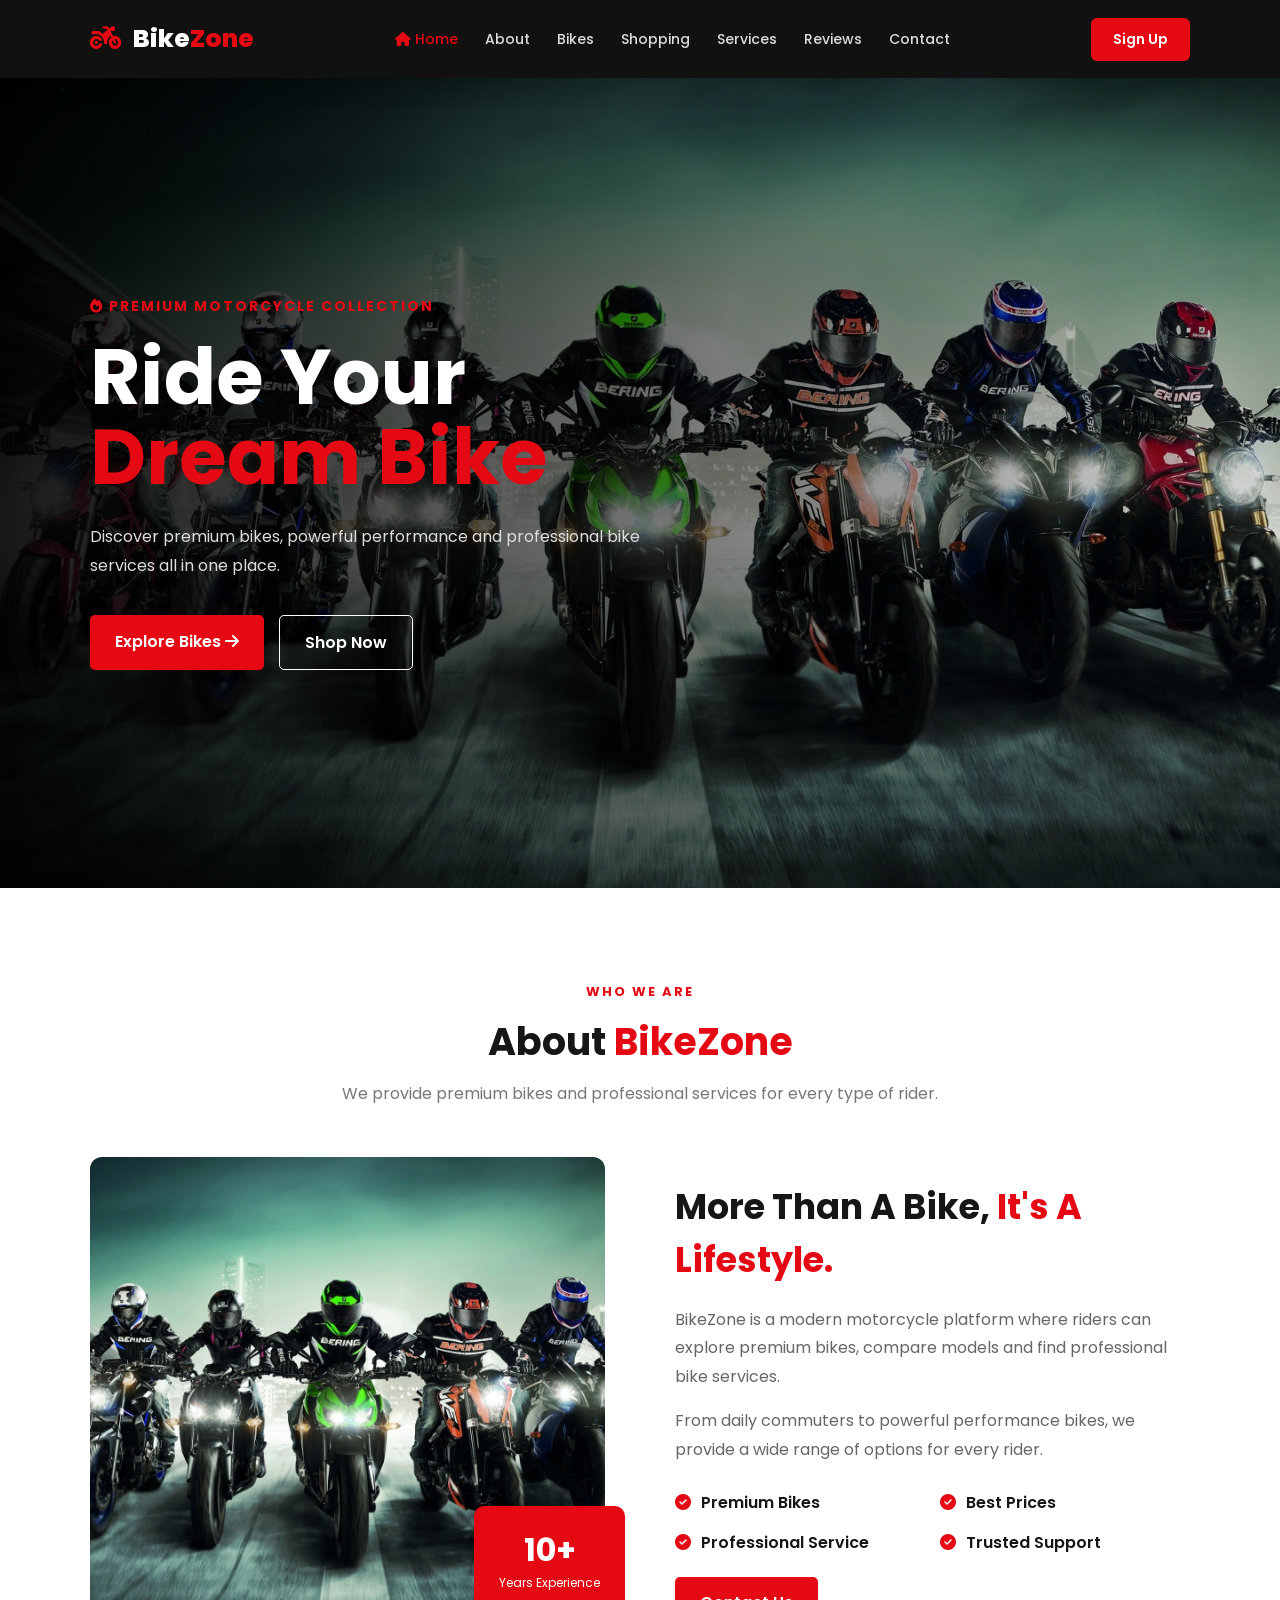
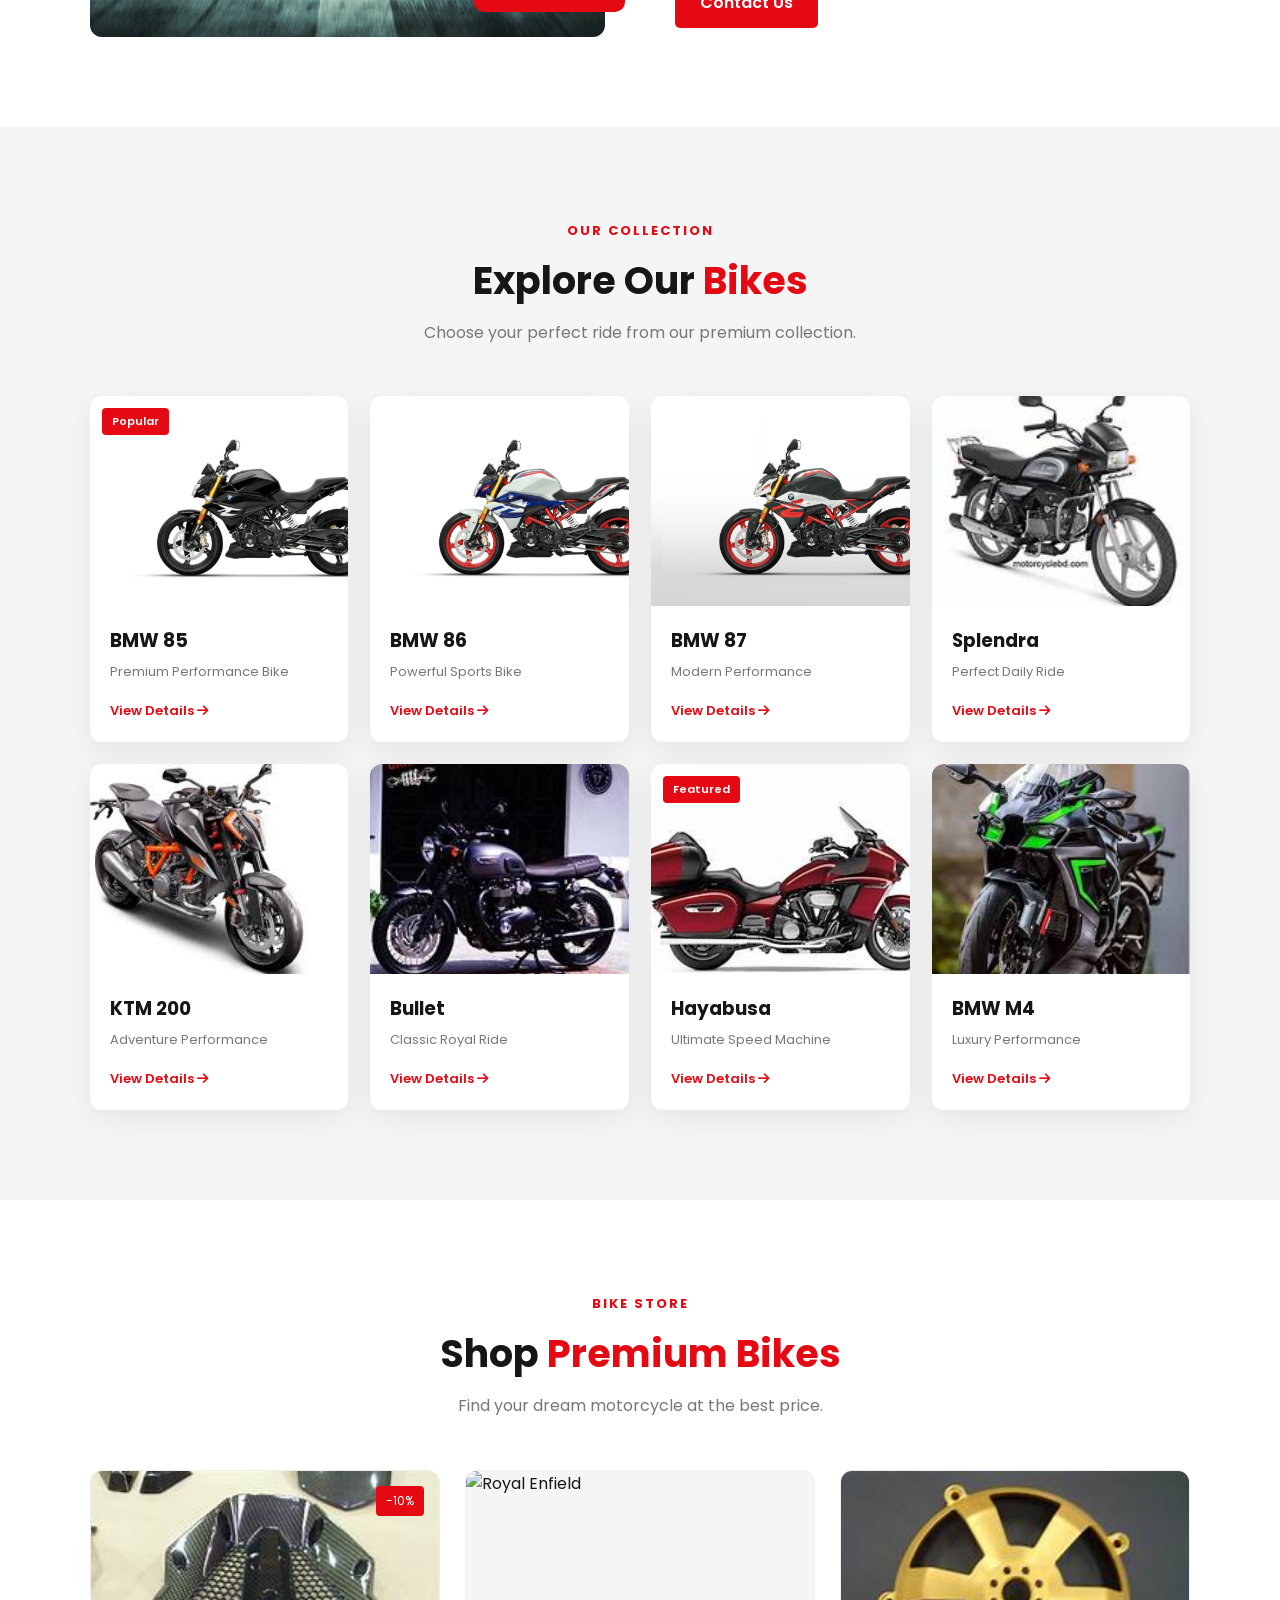
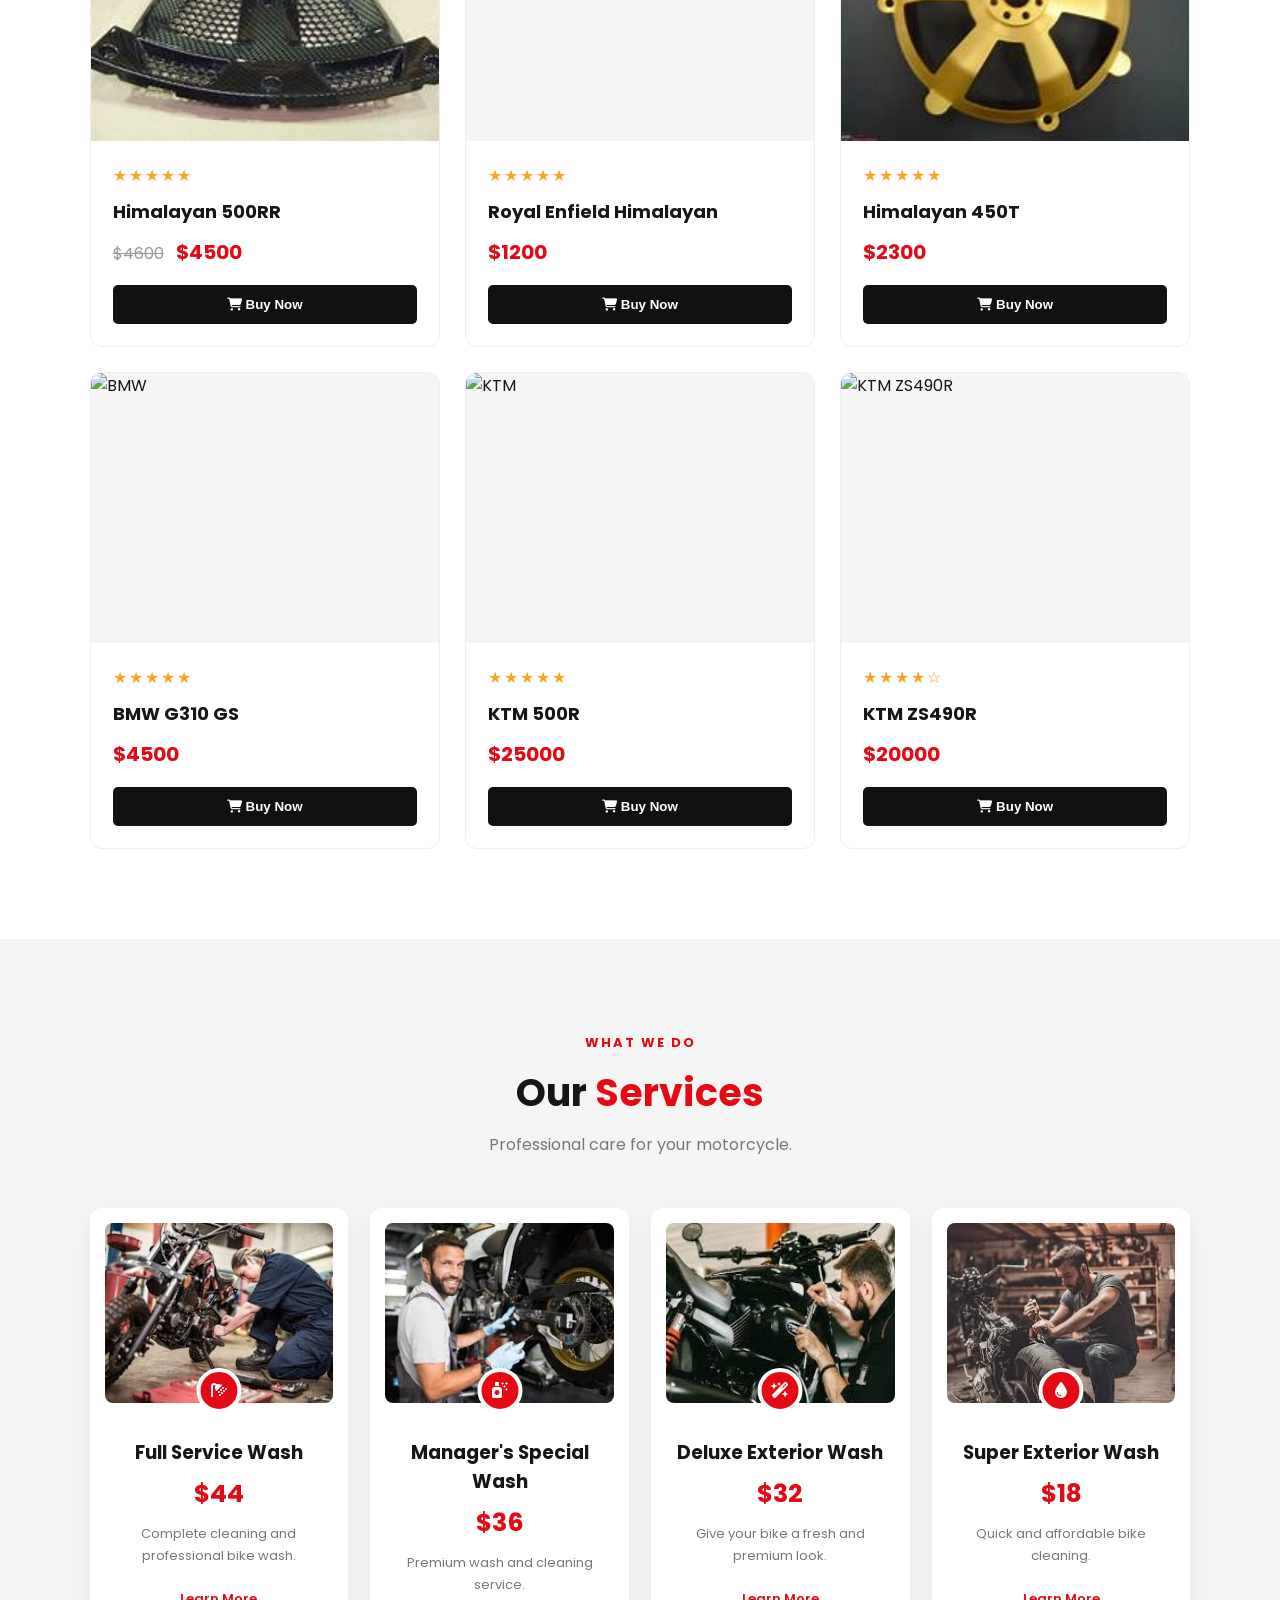
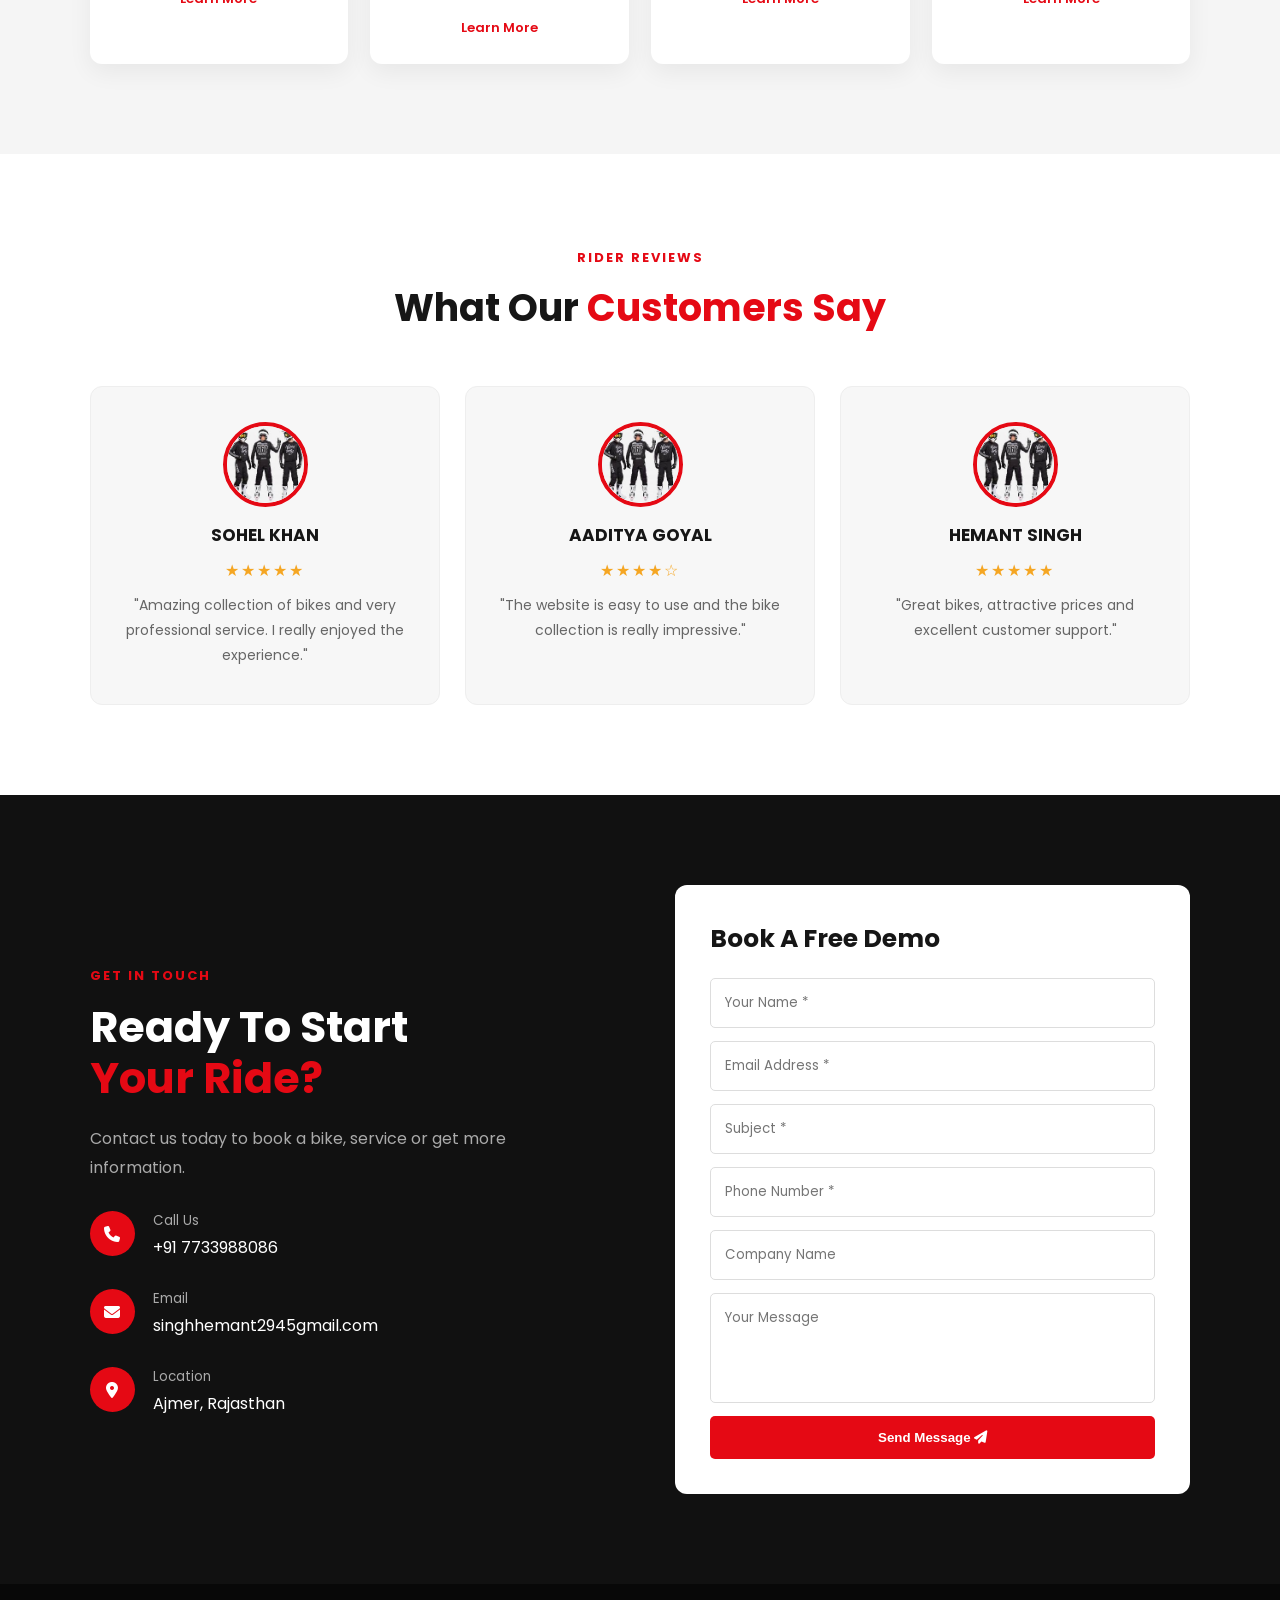
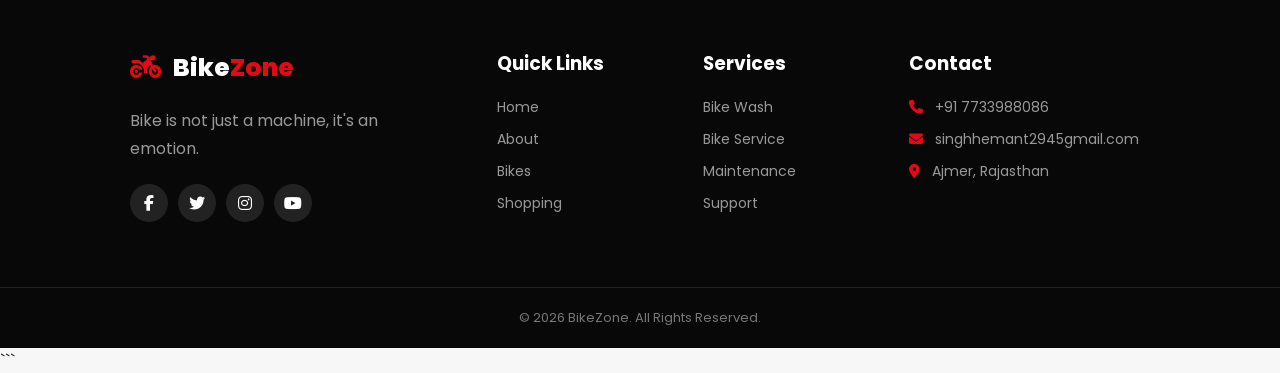
==== commit a6c04b29: "Update index.html" ====
--- a/index.html
+++ b/index.html
@@ -311,7 +311,7 @@
             <div class="product-card">
 
                 <div class="product-image">
-                    <img src="image/A.jpeg" alt="Himalayan">
+                    <img src="image/a.jpeg" alt="Himalayan">
                     <span>-10%</span>
                 </div>
 
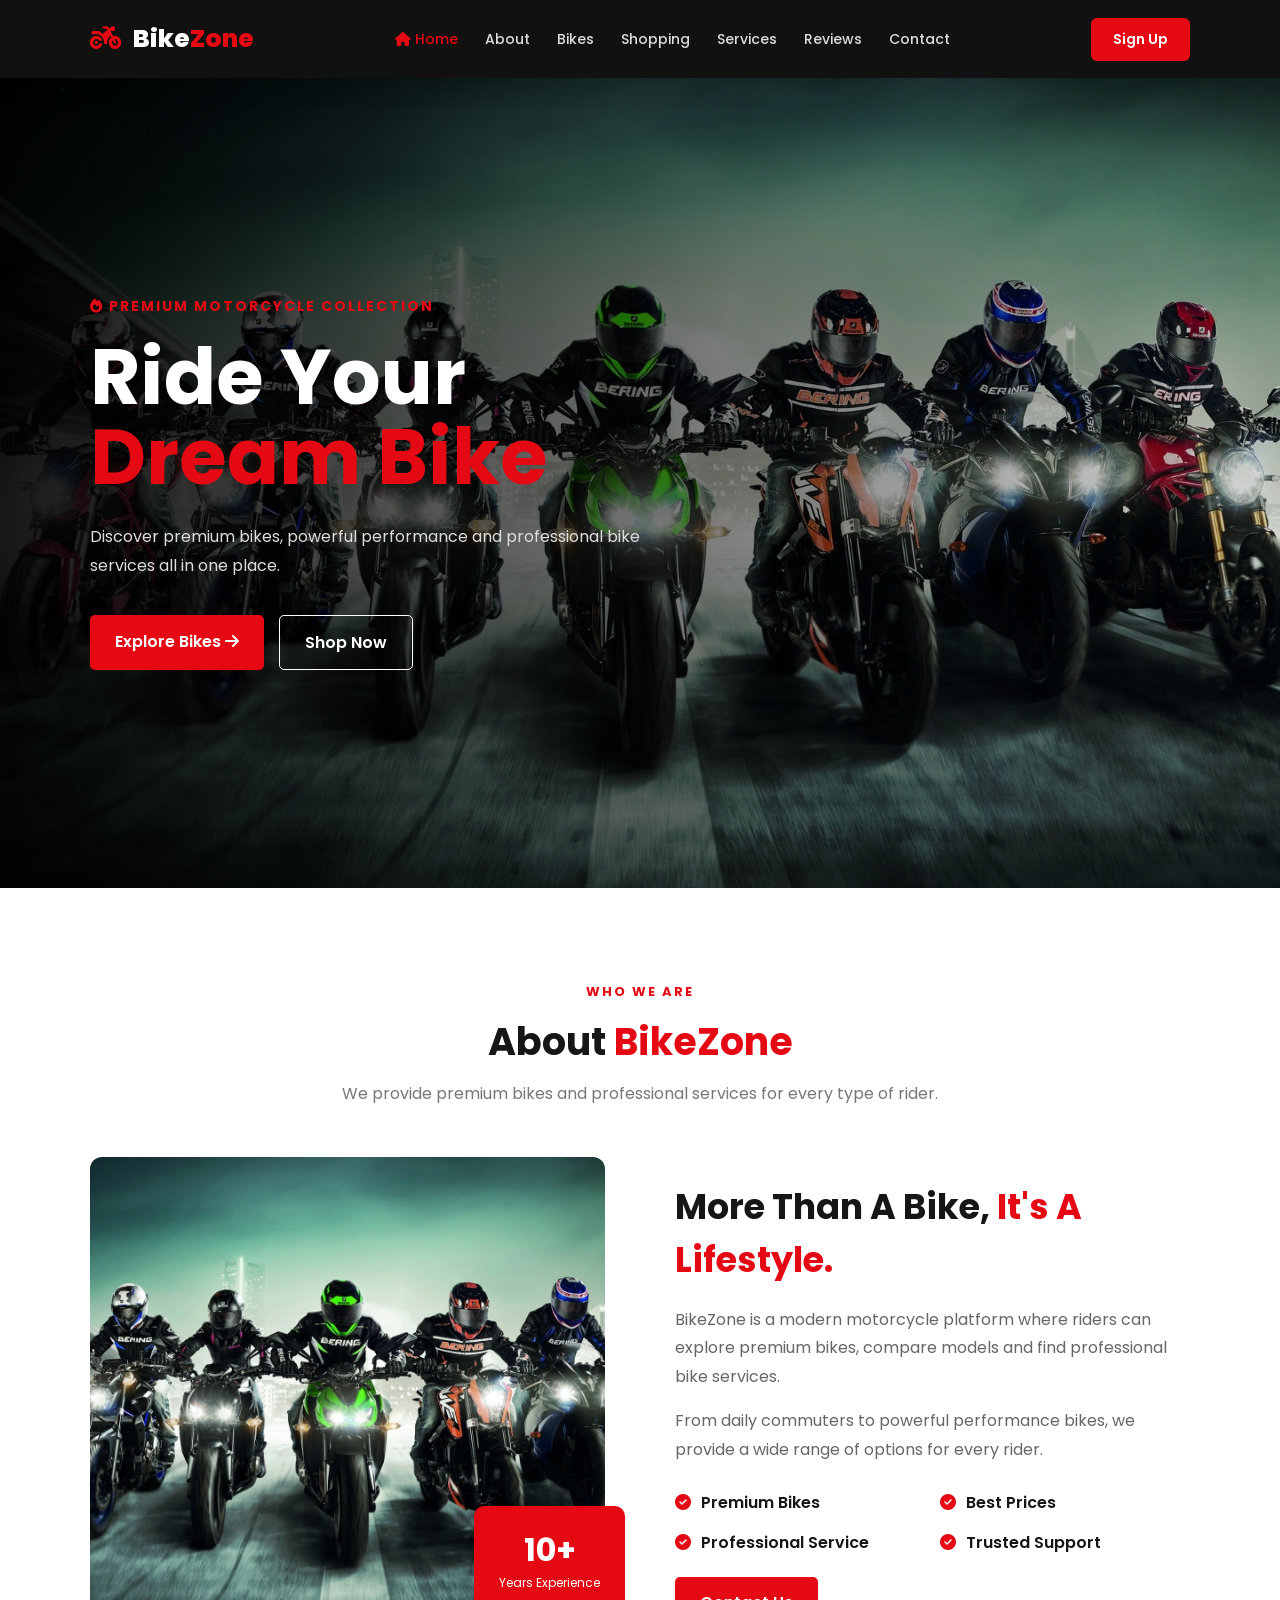
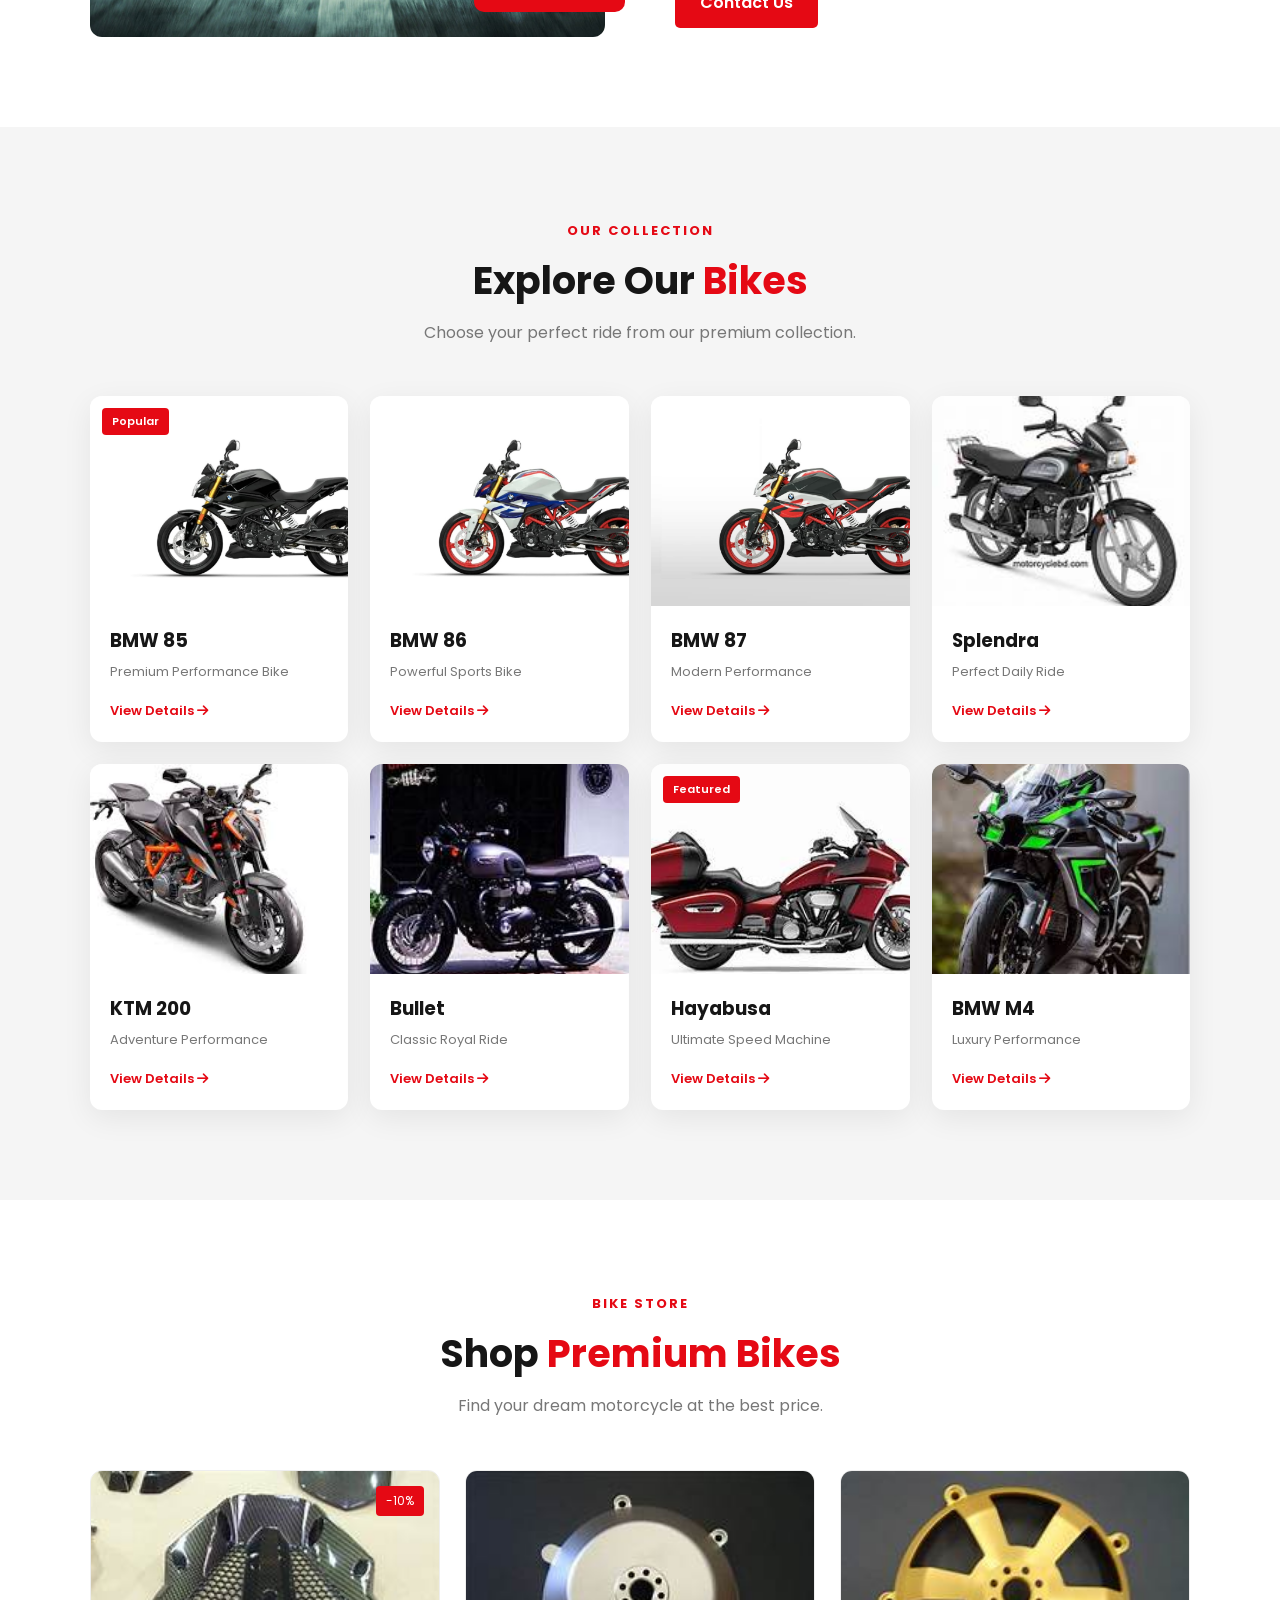
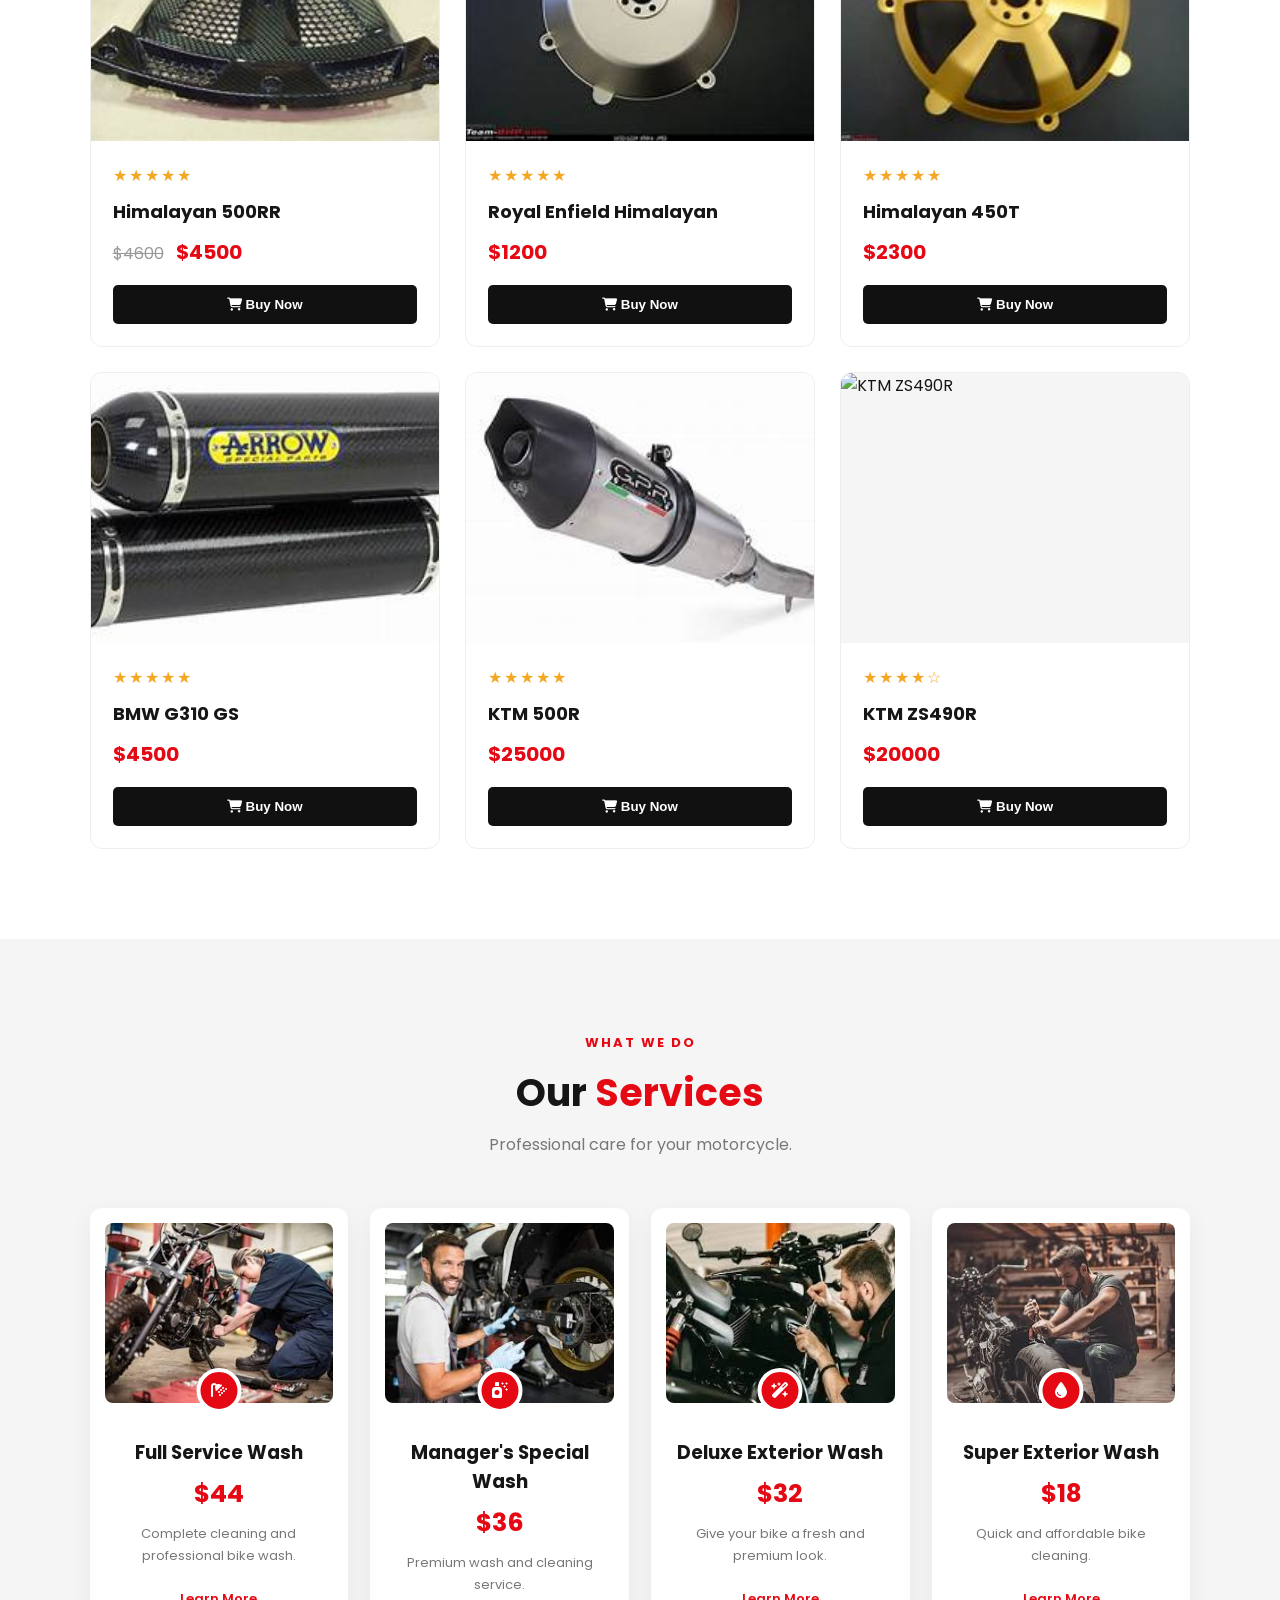
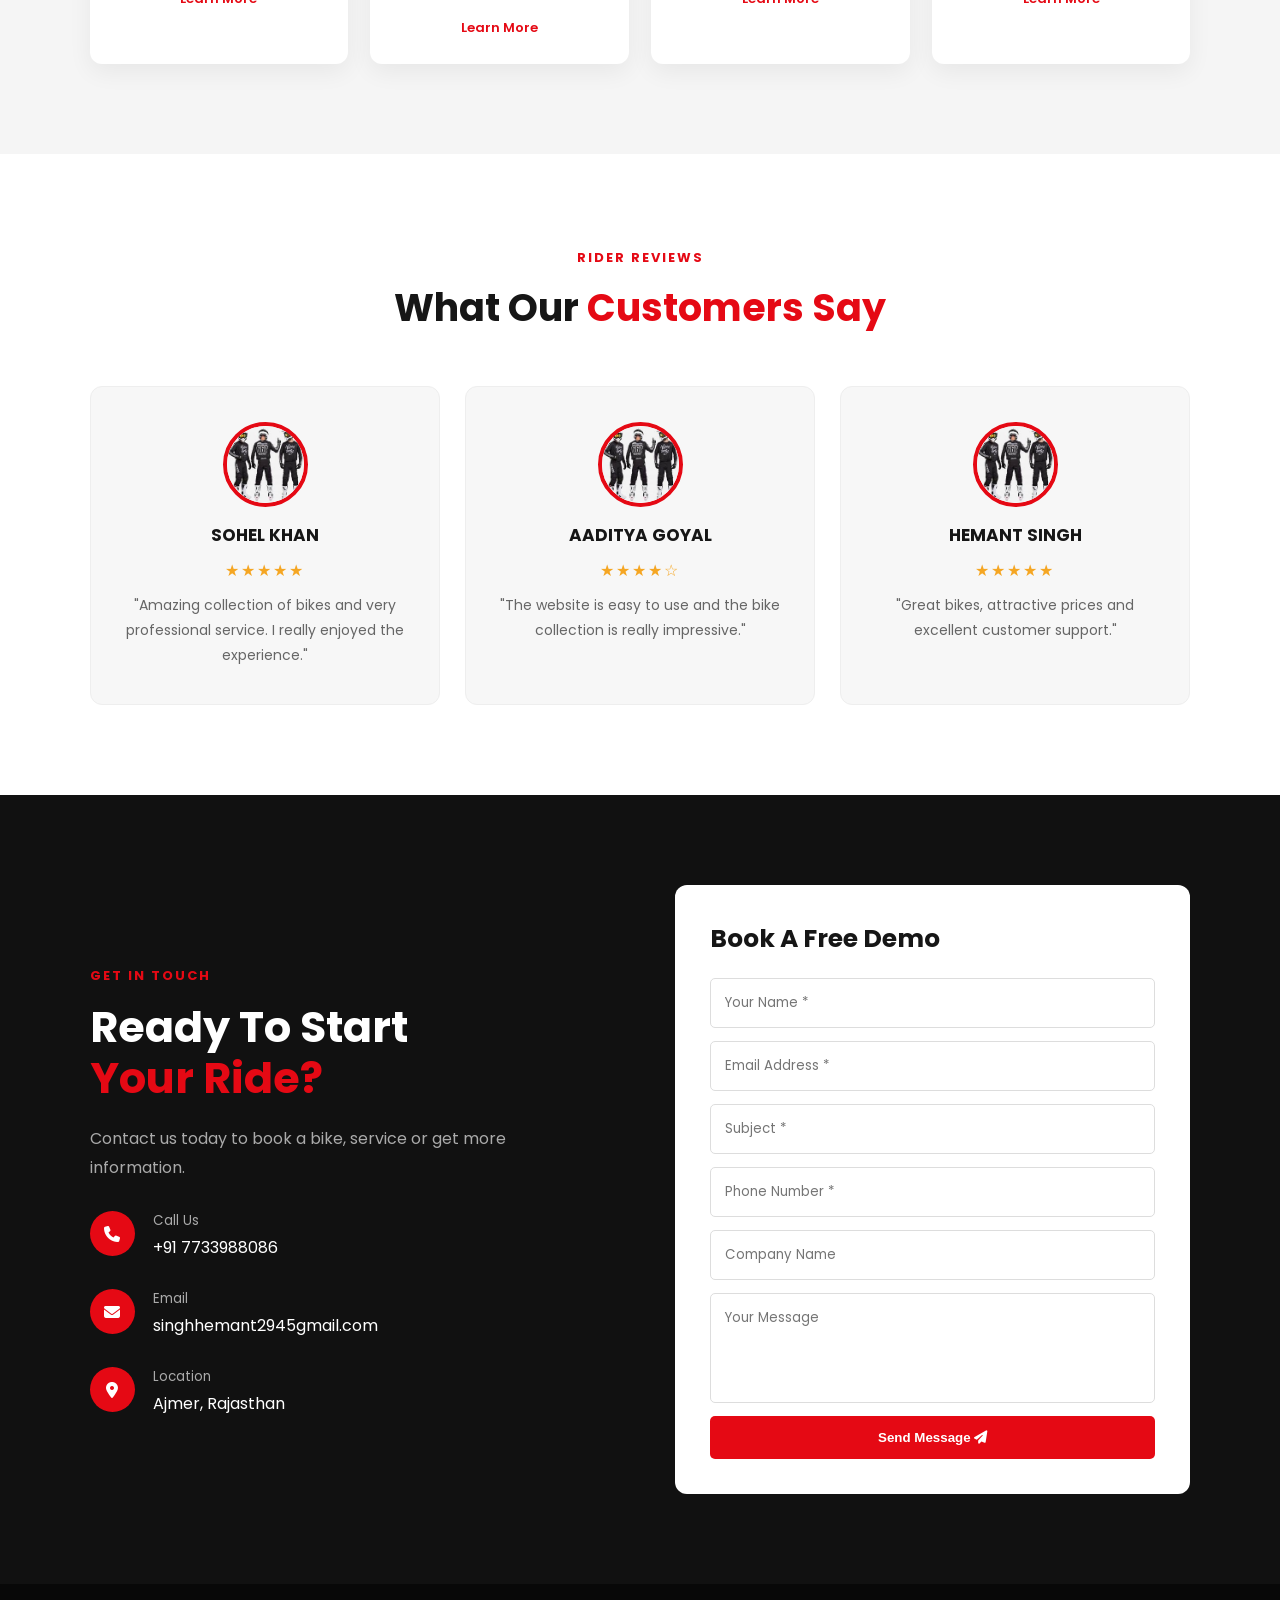
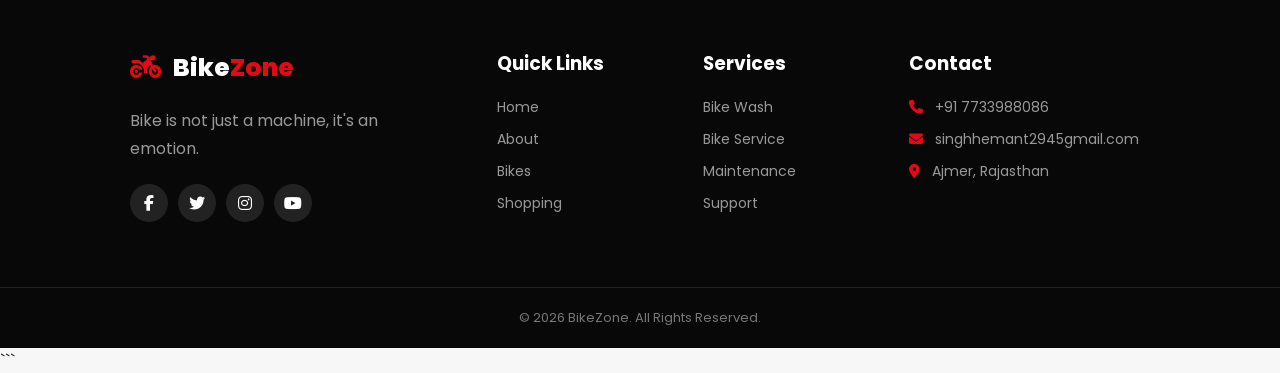
==== commit 17dfcced: "Update print statement from 'Hello' to 'Goodbye'" ====
--- a/index.html
+++ b/index.html
@@ -341,7 +341,7 @@
             <div class="product-card">
 
                 <div class="product-image">
-                    <img src="image/B.jpeg" alt="Royal Enfield">
+                    <img src="image/b.jpeg" alt="Royal Enfield">
                 </div>
 
                 <div class="product-info">
@@ -393,7 +393,7 @@
             <div class="product-card">
 
                 <div class="product-image">
-                    <img src="image/D.jpeg" alt="BMW">
+                    <img src="image/d.jpeg" alt="BMW">
                 </div>
 
                 <div class="product-info">
@@ -419,7 +419,7 @@
             <div class="product-card">
 
                 <div class="product-image">
-                    <img src="image/E.jpeg" alt="KTM">
+                    <img src="image/e.jpeg" alt="KTM">
                 </div>
 
                 <div class="product-info">
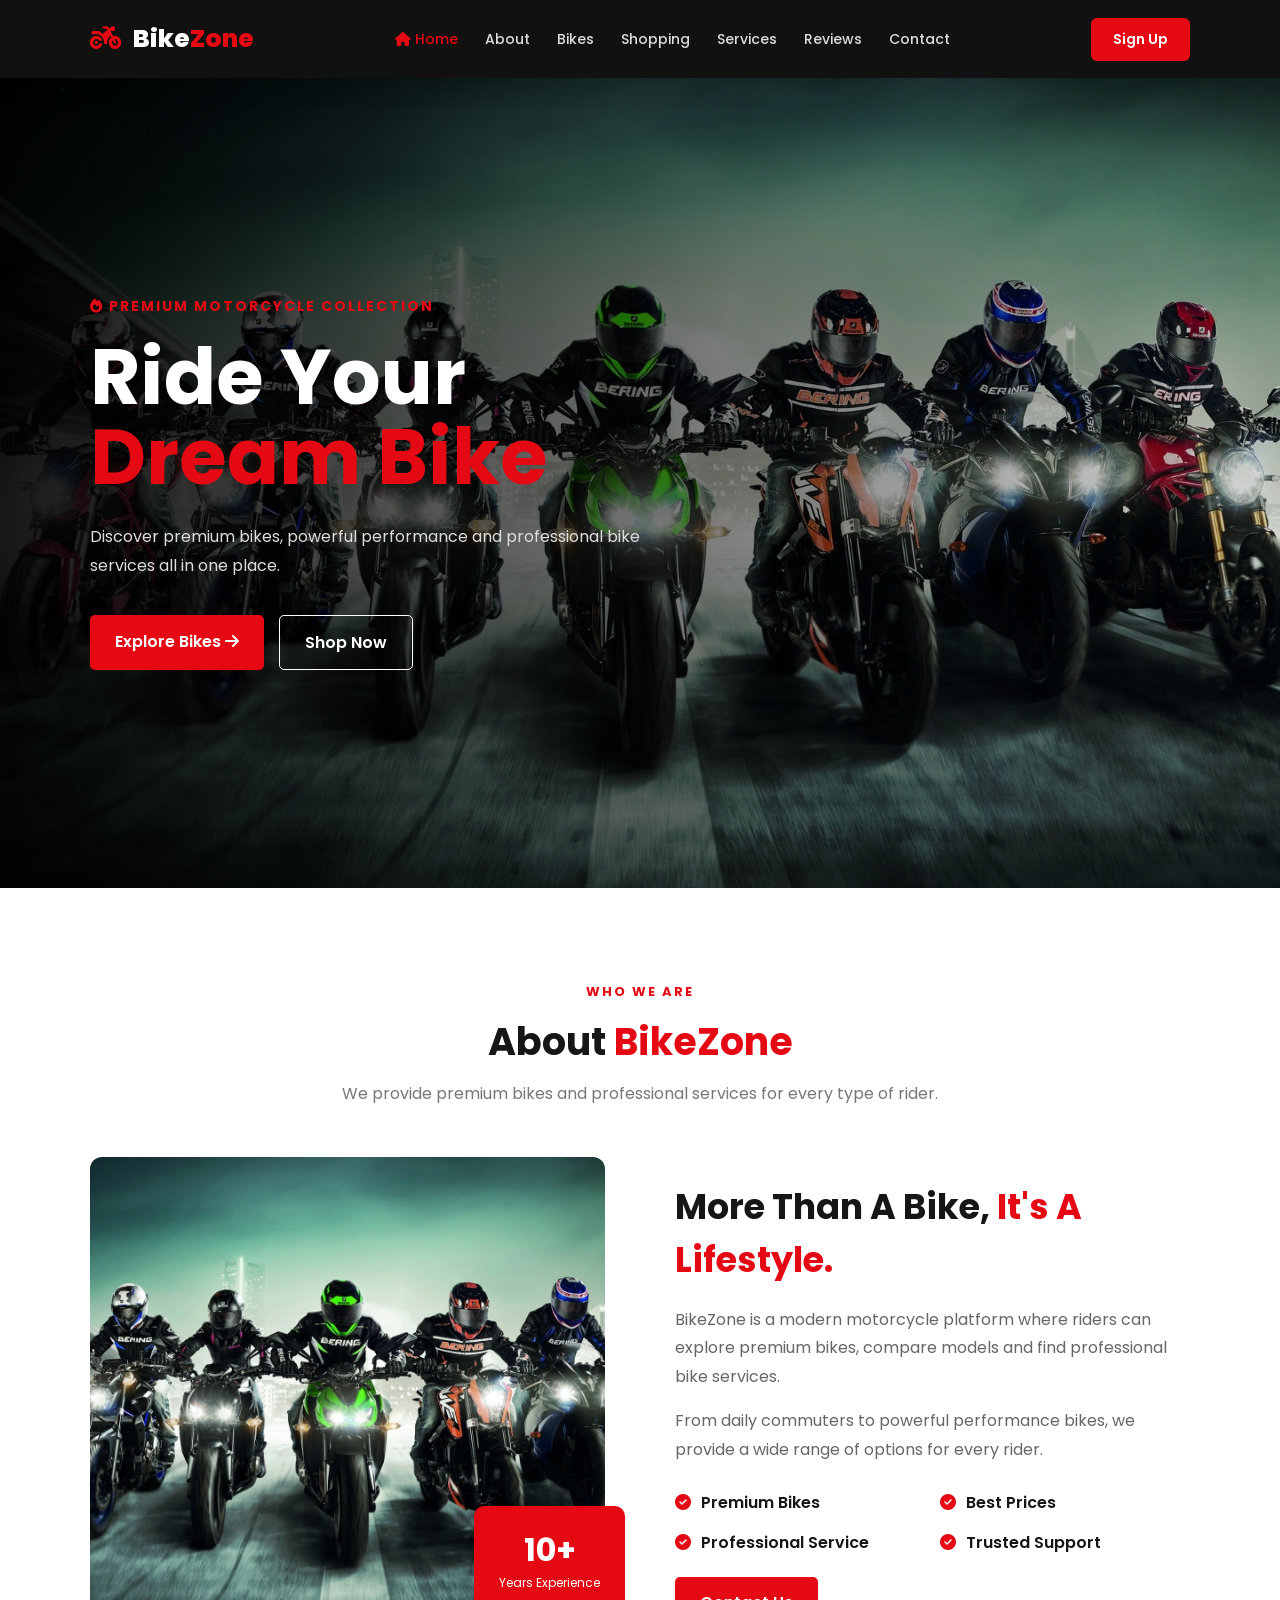
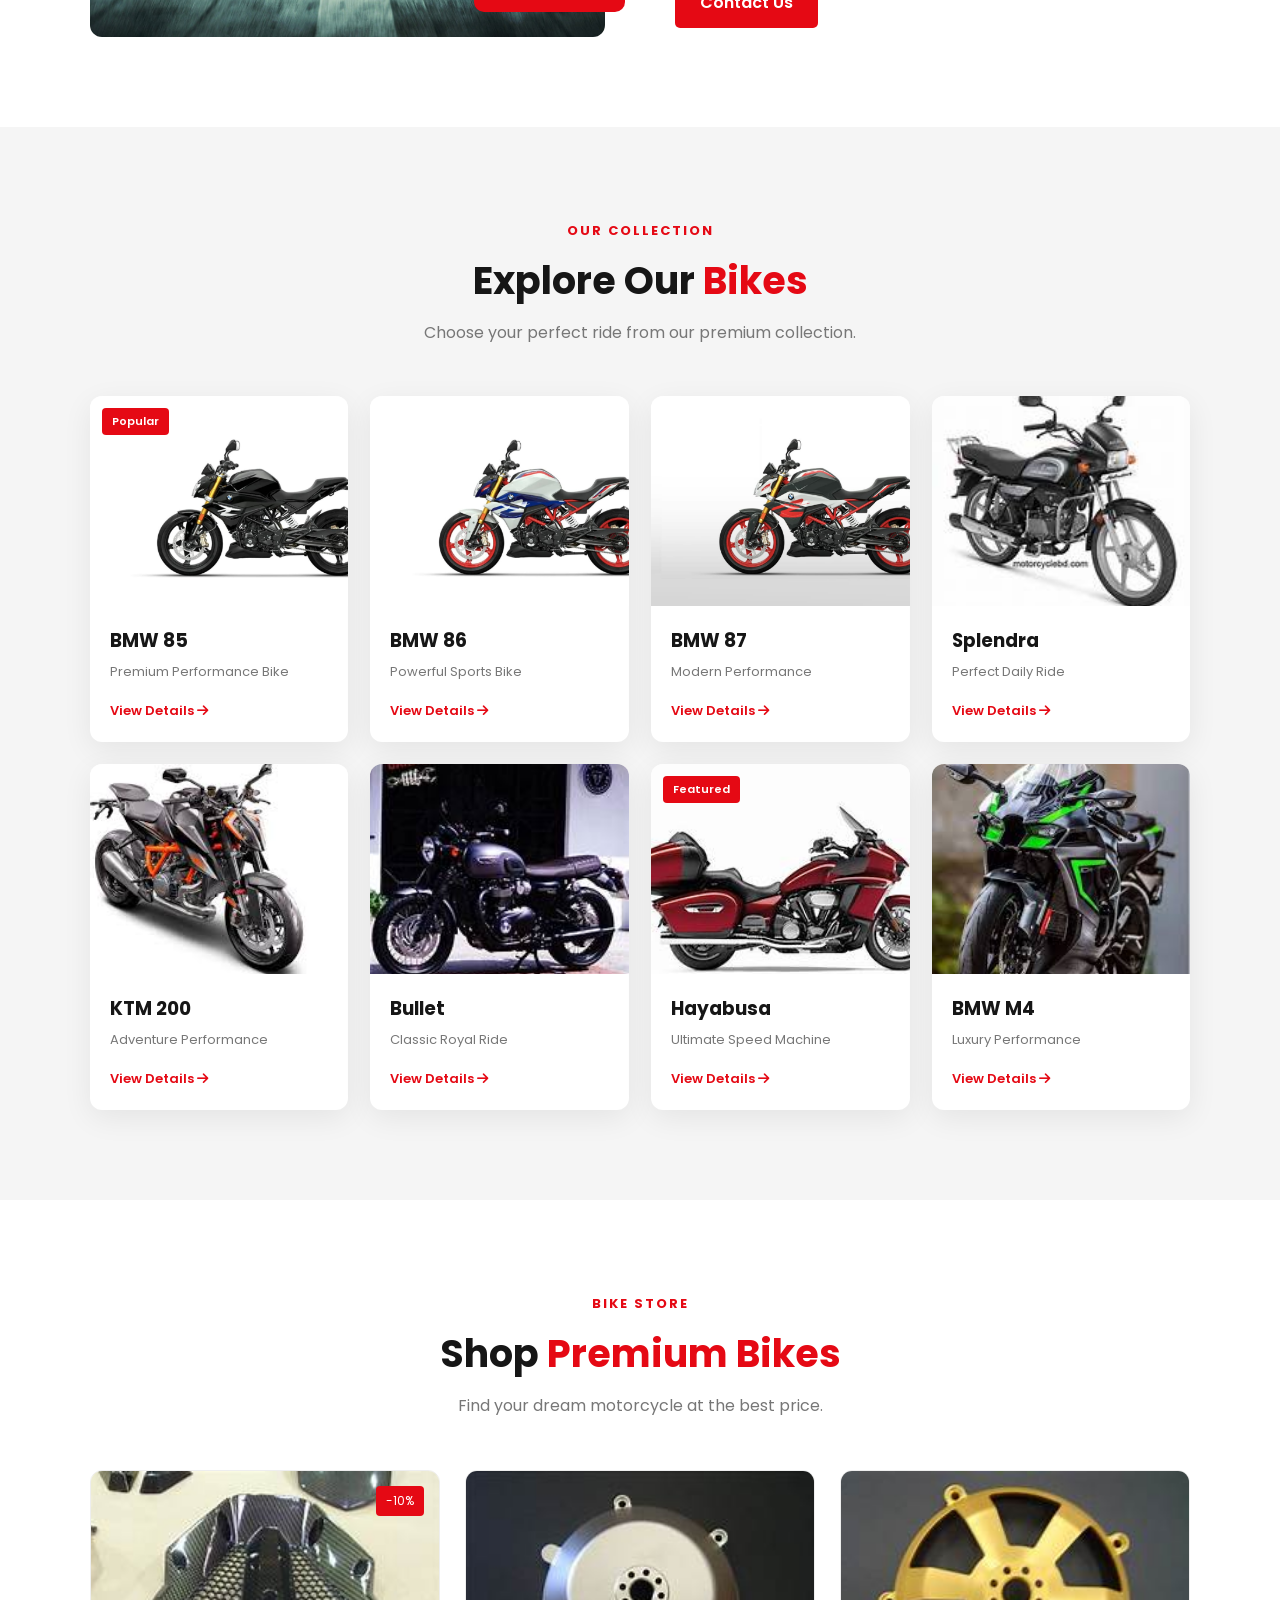
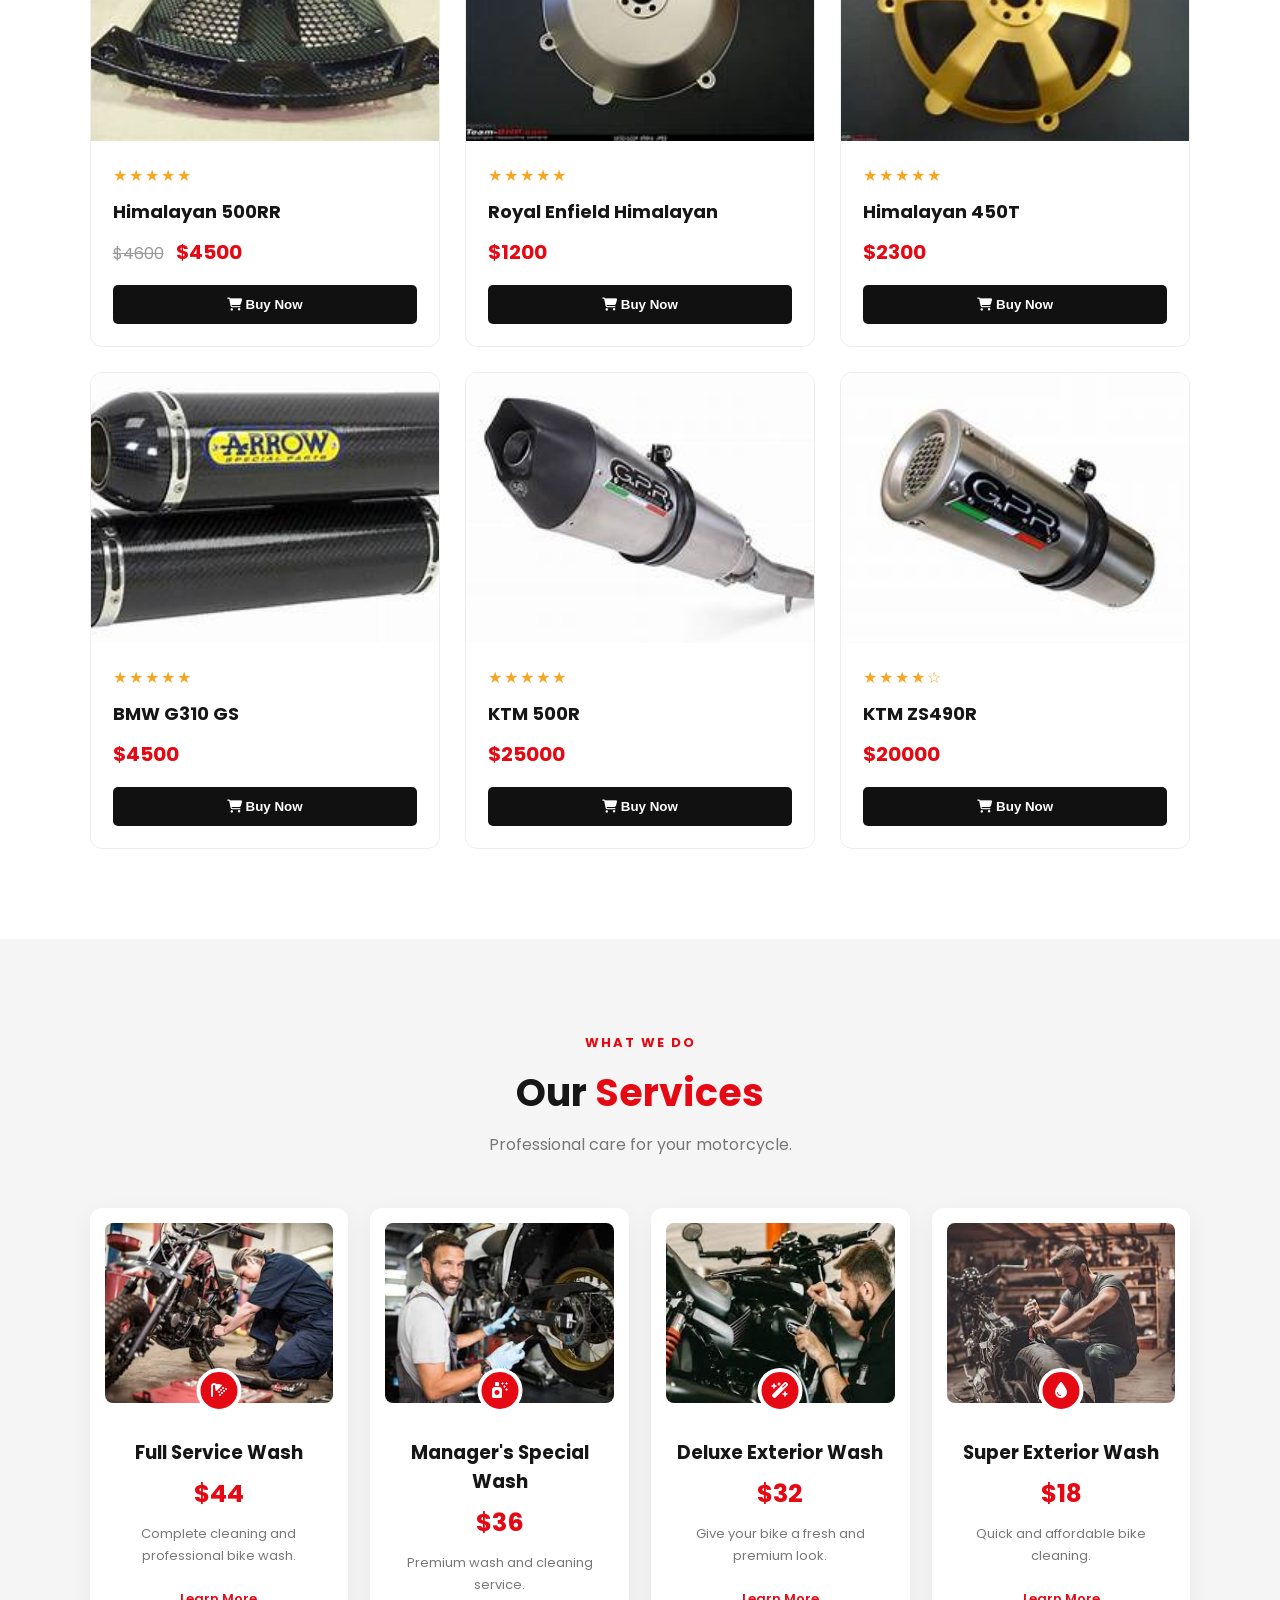
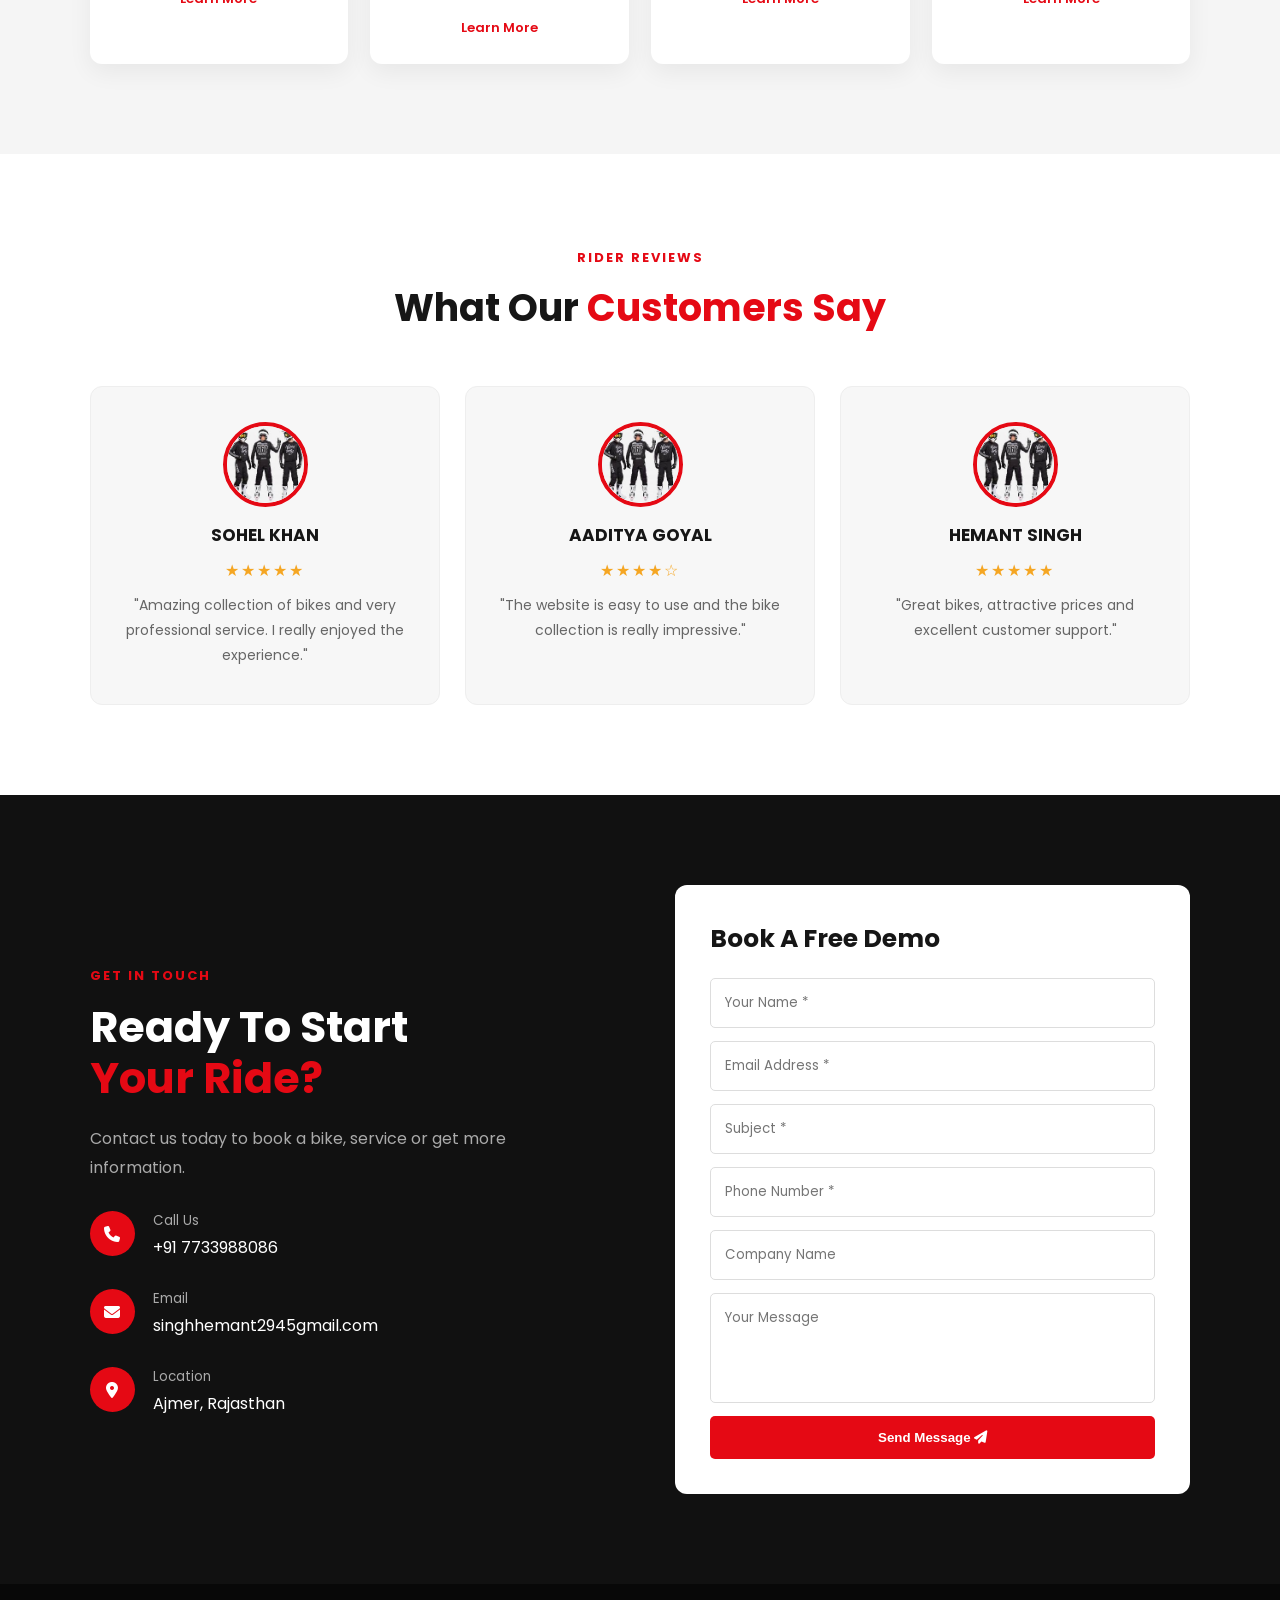
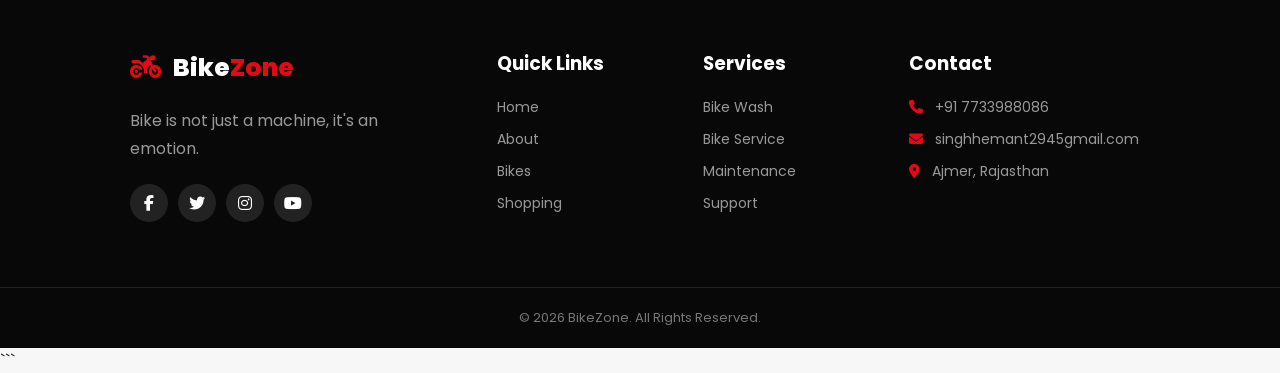
==== commit a4730975: "Update index.html" ====
--- a/index.html
+++ b/index.html
@@ -445,7 +445,7 @@
             <div class="product-card">
 
                 <div class="product-image">
-                    <img src="image/F.jpeg" alt="KTM ZS490R">
+                    <img src="image/f.jpeg" alt="KTM ZS490R">
                 </div>
 
                 <div class="product-info">
